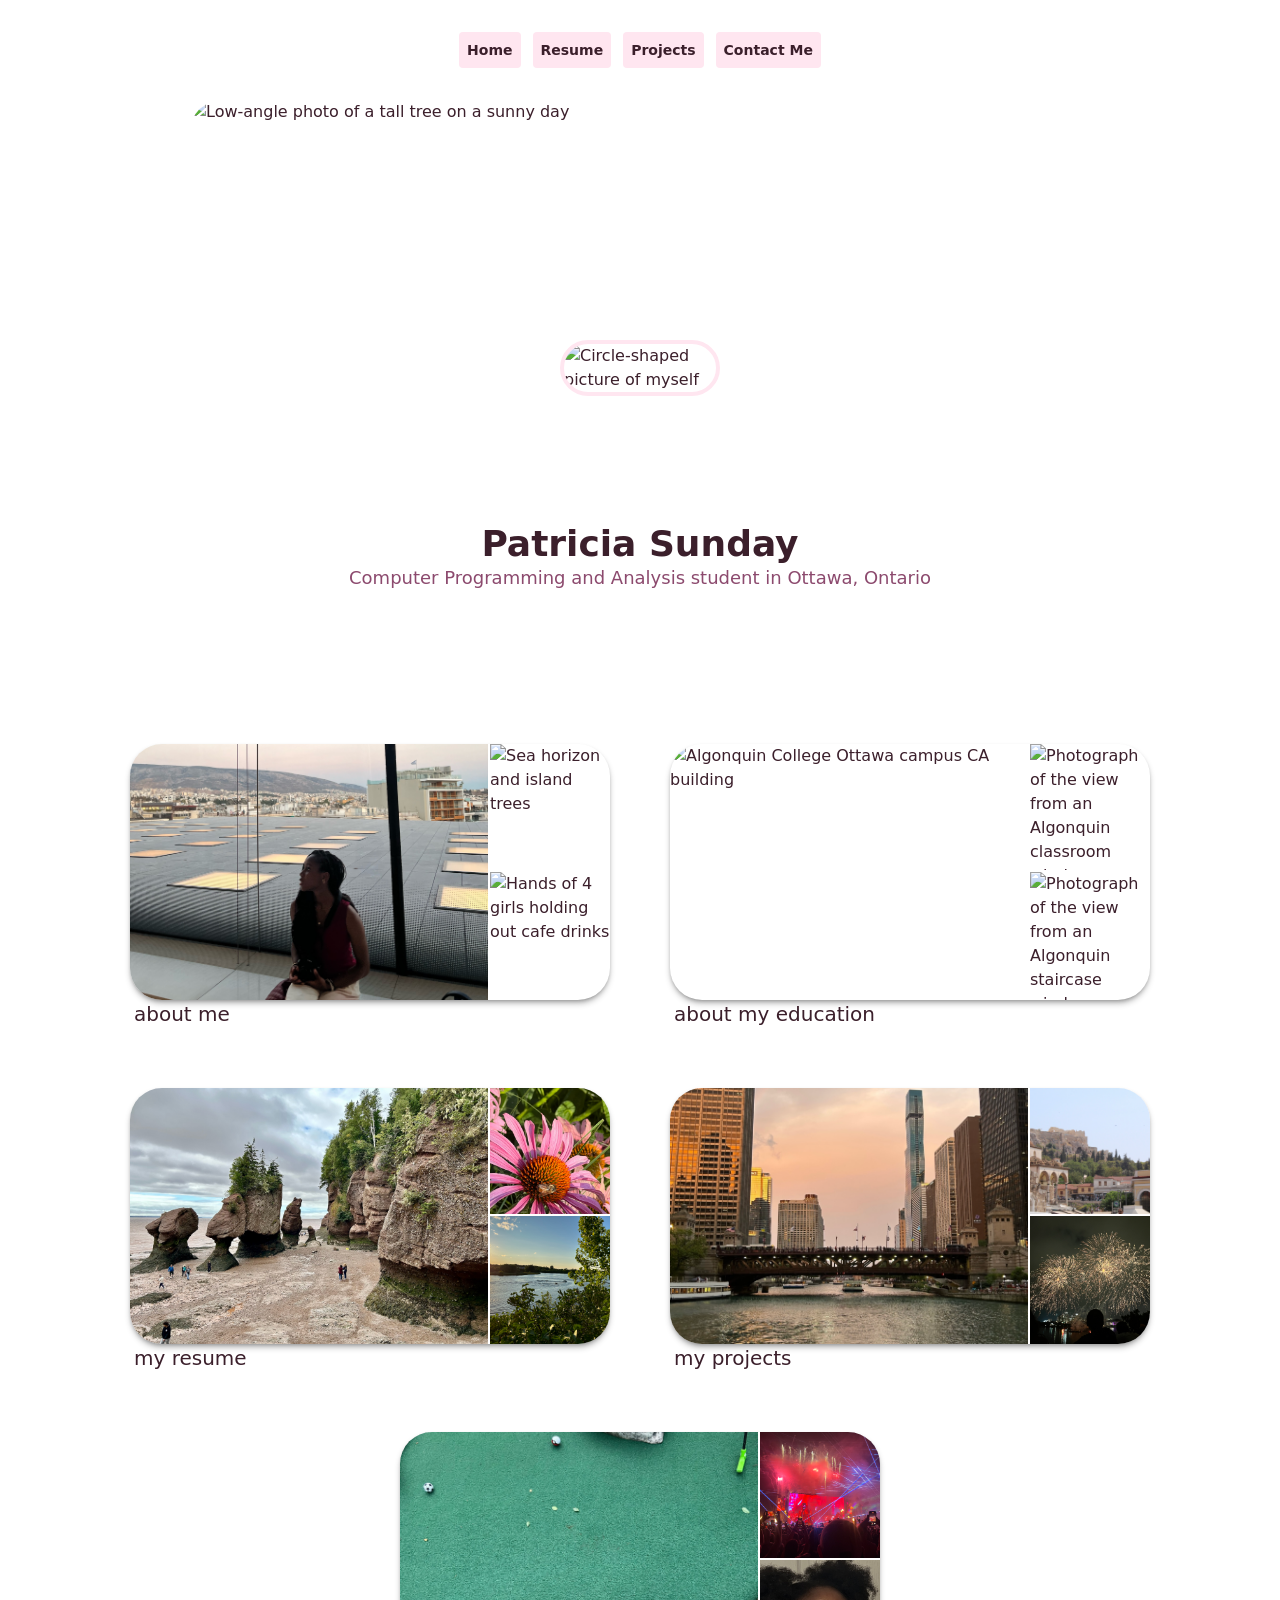
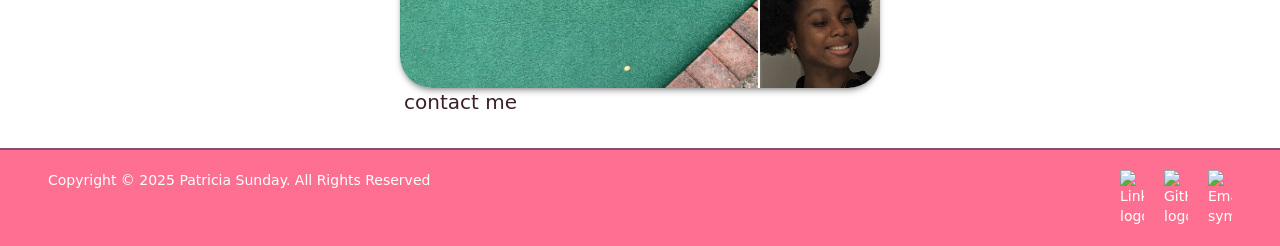
==== index.html @ e62ceb80 "refactor (php): change all php files to html files Site needs to be static to host on GitHub Pages s" ====
<!--
Code written by Patricia Sunday
Purpose: this is the homepage for my portfolio
-->

<!DOCTYPE html>
<!--using h-full to allow child <body> element to span full screen height-->
<html lang="en" class="h-full">
    <head>
        <title>Patricia Sunday Portfolio</title>
        <meta charset="UTF-8">
        <meta name="viewport" content="width=device-width, initial-scale=1.0">
        <meta name="author" content="Patricia Sunday">
        <meta name="description" content="Homepage for portfolio">
        <meta name="keywords" content="homepage, portfolio, programming, patricia sunday">
        <link rel="stylesheet" href="styles/output.css">
        <script src="scripts/components.js" defer></script>
        <script src="scripts/flip-card.js" defer></script>
    </head>
    <!--using h-full and flex-col so <main> can grow to push footer to bottom of page, regardless of <body> content-->
    <body class="h-full flex flex-col bg-[var(--bg-color)] text-[var(--text-color)]">
        <header class="flex flex-col items-center mt-8 gap-8 mb-30 mx-8">
                <div id="nav-placeholder"></div> <!--see components.js for injected html-->
                <!--profile header image group-->
                <div class="relative w-full h-98 flex justify-center">
                    <img src="media/profile-background.jpg" alt="Low-angle photo of a tall tree on a sunny day" class="w-full max-w-225 h-75 object-cover rounded-4xl">
                    <img src="media/headshot.png" alt="Circle-shaped picture of myself" class="absolute w-40 rounded-full border-4 border-[var(--primary-color)] top-60">
                </div>
                <!--header title group-->
                <div class="flex flex-col items-center">
                    <h1 class="font-bold text-4xl">Patricia Sunday</h1>
                    <p class="text-center text-lg text-[var(--subtitle-color)] font-medium">Computer Programming and Analysis student in Ottawa, Ontario</p>
                </div>
        </header>
        <main class="grow m-8">
            <!--info board flip-cards-->
            <section class="flex flex-col md:flex-row justify-center items-center gap-15">
                <!-- personal info section -->
                <section>
                    <!--board card-->
                    <div class="grid grid-cols-4 grid-rows-2 max-w-120 max-h-64 rounded-4xl shadow-md/30 transform hover:-translate-y-1 duration-250 text-sm lg:text-base">
                        <!--text face of card-->
                        <div class="text-card hidden rounded-l-4xl row-span-2 col-span-3 border-r-2 border-[var(--bg-color)] h-full w-full overflow-y-auto">
                            <ul class="list-disc">
                                <li class="list-gap">I'm a programming student and aspiring full-stack developer</li>
                                <li class="list-gap">Currently, I'm studying enterprise app dev, advance database topics in Oracle, and self-learning Golang to expand my experience in web app dev technologies</li>
                                <li class="list-gap">
                                    In my free time, I'm likely to be found...
                                    <ul class="list-[circle] pl-5">
                                        <li class="list-gap">Reading, doing sudoku, sewing, playing sports or some other tactile activity</li>
                                        <li class="list-gap">Enjoying volunteer work</li>
                                        <li class="list-gap">Rewatching my favourite comedies or Marvel movies</li>
                                        <li class="list-gap">Binging shows with family</li>
                                        <li class="list-gap">Having a night out with friends</li>
                                    </ul>
                                </li>
                            </ul>
                        </div>
                        <!--picture face of card-->
                        <img src="media/me.jpg" alt="Picture of myself (Patricia)" class="image-card w-full h-full object-cover row-span-2 col-span-3 rounded-l-4xl border-r-2 border-[var(--bg-color)]">
                        <img src="media/greece.jpeg" alt="Sea horizon and island trees" class="w-full h-full object-cover rounded-tr-4xl border-b-2 border-[var(--bg-color)]">
                        <img src="media/cafe.png" alt="Hands of 4 girls holding out cafe drinks" class="w-full h-full object-cover rounded-br-4xl">
                    </div>
                    <h2 class="text-xl font-medium pl-1">about me</h2>
                </section>  

                <!-- college info section -->
                <section>
                    <!--board card-->
                    <div class="grid grid-cols-4 grid-rows-2 max-w-120 max-h-64 rounded-4xl shadow-md/30 transform hover:-translate-y-1 duration-250 text-sm lg:text-base">
                        <!--interactive text face-->
                        <div class="text-card hidden rounded-l-4xl row-span-2 col-span-3 border-r-2 border-[var(--bg-color)] h-full w-full overflow-y-auto">
                            <ul class="list-disc">
                                <li class="list-gap">Currently, in my 4th term at Algonquin College's School of Advanced Technology</li>
                                <li class="list-gap">Studying for the 3-year Advanced Diploma in
                                    <a href="https://www.algonquincollege.com/sat/program/computer-programming-and-analysis/" class="font-medium">Computer Programming and Analysis</a>
                                </li>
                                <li class="list-gap">My studying began in September 2024</li>
                                <li class="list-gap">Some languages I work in: Java, Python, Dart, Go, SQL, HTML/CSS, PHP, JavaScript</li>
                                <li class="list-gap">Some practiced skills: </li>
                                <li class="list-gap">
                                    For more details about my coursework, visit the
                                    <a href="pages/resume.html" class="font-medium">Resume page</a>
                                </li>
                            </ul>
                        </div>
                        <img src="media/algonquin-ca-building.jpg" alt="Algonquin College Ottawa campus CA building" class="image-card w-full h-full object-cover row-span-2 col-span-3 rounded-l-4xl border-r-2 border-[var(--bg-color)]">
                        <img src="media/algonquin-window.jpg" alt="Photograph of the view from an Algonquin classroom window, featuring parking lot, trees, buildings" class="w-full h-full object-cover rounded-tr-4xl border-b-2 border-[var(--bg-color)]">
                        <img src="media/algonquin-window2.jpg" alt="Photograph of the view from an Algonquin staircase window, featuring parking trees and buildings" class="w-full h-full object-cover rounded-br-4xl">
                    </div>
                    <h2 class="text-xl font-medium pl-1">about my education</h2>
                </section>
            </section> 
            <!-- nav boards section -->
            <section class="flex flex-col items-center gap-15 mt-15">
                <!--resume and projects row-->
                <div class="flex flex-col md:flex-row justify-center items-center gap-15">
                    <!--resume nav board card links to resume page-->
                    <section>
                        <a href="pages/resume.html">
                            <div class="grid grid-cols-4 grid-rows-2 max-w-120 max-h-64 rounded-4xl shadow-md/30 transform hover:-translate-y-1 duration-250 text-sm lg:text-base">
                                <img src="media/hopewell-rocks.JPG" alt="Hopewell Rocks" class="image-card w-full h-full object-cover row-span-2 col-span-3 rounded-l-4xl border-r-2 border-[var(--bg-color)]">
                                <img src="media/flower.JPG" alt="Flower" class="w-full h-full object-cover rounded-tr-4xl border-b-2 border-[var(--bg-color)]">
                                <img src="media/water-spot.jpeg" alt="Water spot" class="w-full h-full object-cover rounded-br-4xl">
                            </div>
                            <h2 class="text-xl font-medium pl-1">my resume</h2>
                        </a>
                    </section>
                    <!--projects nav board card links to projects page-->
                    <section>
                        <a href="pages/projects.html">
                            <div class="grid grid-cols-4 grid-rows-2 max-w-120 max-h-64 rounded-4xl shadow-md/30 transform hover:-translate-y-1 duration-250 text-sm lg:text-base">
                                <img src="media/chicago-bridge.jpg" alt="Chicago bridge" class="image-card w-full h-full object-cover row-span-2 col-span-3 rounded-l-4xl border-r-2 border-[var(--bg-color)]">
                                <img src="media/athens-view.jpg" alt="View of Athens" class="w-full h-full object-cover rounded-tr-4xl border-b-2 border-[var(--bg-color)]">
                                <img src="media/fireworks.jpeg" alt="Fireworks" class="w-full h-full object-cover rounded-br-4xl">
                            </div>
                            <h2 class="text-xl font-medium pl-1">my projects</h2>
                        </a>
                    </section>
                </div>
                <!--contact me nav board card links to contact page (centered below)-->
                <section>
                    <a href="pages/contactme.html">
                        <div class="grid grid-cols-4 grid-rows-2 max-w-120 max-h-64 rounded-4xl shadow-md/30 transform hover:-translate-y-1 duration-250 text-sm lg:text-base">
                            <img src="media/mini-golf.JPG" alt="Mini golf" class="image-card w-full h-full object-cover row-span-2 col-span-3 rounded-l-4xl border-r-2 border-[var(--bg-color)]">
                            <img src="media/concert.jpeg" alt="Concert" class="w-full h-full object-cover rounded-tr-4xl border-b-2 border-[var(--bg-color)]">
                            <img src="media/me2.jpeg" alt="Another picture of myself (Patricia)" class="w-full h-full object-cover rounded-br-4xl">
                        </div>
                        <h2 class="text-xl font-medium pl-1">contact me</h2>
                    </a>
                </section>
            </section>
        </main>
        <div id="footer-placeholder"></div> <!--see components.js for injected html-->
    </body>
</html>
---- styles/output.css ----
/*! tailwindcss v4.1.7 | MIT License | https://tailwindcss.com */
@layer properties;
@layer theme, base, components, utilities;
@layer theme {
  :root, :host {
    --font-sans: ui-sans-serif, system-ui, sans-serif, "Apple Color Emoji",
      "Segoe UI Emoji", "Segoe UI Symbol", "Noto Color Emoji";
    --font-mono: ui-monospace, SFMono-Regular, Menlo, Monaco, Consolas, "Liberation Mono",
      "Courier New", monospace;
    --color-black: #000;
    --color-white: #fff;
    --spacing: 0.25rem;
    --container-2xl: 42rem;
    --container-4xl: 56rem;
    --text-xs: 0.75rem;
    --text-xs--line-height: calc(1 / 0.75);
    --text-sm: 0.875rem;
    --text-sm--line-height: calc(1.25 / 0.875);
    --text-base: 1rem;
    --text-base--line-height: calc(1.5 / 1);
    --text-lg: 1.125rem;
    --text-lg--line-height: calc(1.75 / 1.125);
    --text-xl: 1.25rem;
    --text-xl--line-height: calc(1.75 / 1.25);
    --text-2xl: 1.5rem;
    --text-2xl--line-height: calc(2 / 1.5);
    --text-4xl: 2.25rem;
    --text-4xl--line-height: calc(2.5 / 2.25);
    --font-weight-medium: 500;
    --font-weight-bold: 700;
    --font-weight-extrabold: 800;
    --font-weight-black: 900;
    --radius-sm: 0.25rem;
    --radius-lg: 0.5rem;
    --radius-xl: 0.75rem;
    --radius-2xl: 1rem;
    --radius-4xl: 2rem;
    --default-transition-duration: 150ms;
    --default-transition-timing-function: cubic-bezier(0.4, 0, 0.2, 1);
    --default-font-family: var(--font-sans);
    --default-mono-font-family: var(--font-mono);
  }
}
@layer base {
  *, ::after, ::before, ::backdrop, ::file-selector-button {
    box-sizing: border-box;
    margin: 0;
    padding: 0;
    border: 0 solid;
  }
  html, :host {
    line-height: 1.5;
    -webkit-text-size-adjust: 100%;
    tab-size: 4;
    font-family: var(--default-font-family, ui-sans-serif, system-ui, sans-serif, "Apple Color Emoji", "Segoe UI Emoji", "Segoe UI Symbol", "Noto Color Emoji");
    font-feature-settings: var(--default-font-feature-settings, normal);
    font-variation-settings: var(--default-font-variation-settings, normal);
    -webkit-tap-highlight-color: transparent;
  }
  hr {
    height: 0;
    color: inherit;
    border-top-width: 1px;
  }
  abbr:where([title]) {
    -webkit-text-decoration: underline dotted;
    text-decoration: underline dotted;
  }
  h1, h2, h3, h4, h5, h6 {
    font-size: inherit;
    font-weight: inherit;
  }
  a {
    color: inherit;
    -webkit-text-decoration: inherit;
    text-decoration: inherit;
  }
  b, strong {
    font-weight: bolder;
  }
  code, kbd, samp, pre {
    font-family: var(--default-mono-font-family, ui-monospace, SFMono-Regular, Menlo, Monaco, Consolas, "Liberation Mono", "Courier New", monospace);
    font-feature-settings: var(--default-mono-font-feature-settings, normal);
    font-variation-settings: var(--default-mono-font-variation-settings, normal);
    font-size: 1em;
  }
  small {
    font-size: 80%;
  }
  sub, sup {
    font-size: 75%;
    line-height: 0;
    position: relative;
    vertical-align: baseline;
  }
  sub {
    bottom: -0.25em;
  }
  sup {
    top: -0.5em;
  }
  table {
    text-indent: 0;
    border-color: inherit;
    border-collapse: collapse;
  }
  :-moz-focusring {
    outline: auto;
  }
  progress {
    vertical-align: baseline;
  }
  summary {
    display: list-item;
  }
  ol, ul, menu {
    list-style: none;
  }
  img, svg, video, canvas, audio, iframe, embed, object {
    display: block;
    vertical-align: middle;
  }
  img, video {
    max-width: 100%;
    height: auto;
  }
  button, input, select, optgroup, textarea, ::file-selector-button {
    font: inherit;
    font-feature-settings: inherit;
    font-variation-settings: inherit;
    letter-spacing: inherit;
    color: inherit;
    border-radius: 0;
    background-color: transparent;
    opacity: 1;
  }
  :where(select:is([multiple], [size])) optgroup {
    font-weight: bolder;
  }
  :where(select:is([multiple], [size])) optgroup option {
    padding-inline-start: 20px;
  }
  ::file-selector-button {
    margin-inline-end: 4px;
  }
  ::placeholder {
    opacity: 1;
  }
  @supports (not (-webkit-appearance: -apple-pay-button))  or (contain-intrinsic-size: 1px) {
    ::placeholder {
      color: currentcolor;
      @supports (color: color-mix(in lab, red, red)) {
        color: color-mix(in oklab, currentcolor 50%, transparent);
      }
    }
  }
  textarea {
    resize: vertical;
  }
  ::-webkit-search-decoration {
    -webkit-appearance: none;
  }
  ::-webkit-date-and-time-value {
    min-height: 1lh;
    text-align: inherit;
  }
  ::-webkit-datetime-edit {
    display: inline-flex;
  }
  ::-webkit-datetime-edit-fields-wrapper {
    padding: 0;
  }
  ::-webkit-datetime-edit, ::-webkit-datetime-edit-year-field, ::-webkit-datetime-edit-month-field, ::-webkit-datetime-edit-day-field, ::-webkit-datetime-edit-hour-field, ::-webkit-datetime-edit-minute-field, ::-webkit-datetime-edit-second-field, ::-webkit-datetime-edit-millisecond-field, ::-webkit-datetime-edit-meridiem-field {
    padding-block: 0;
  }
  :-moz-ui-invalid {
    box-shadow: none;
  }
  button, input:where([type="button"], [type="reset"], [type="submit"]), ::file-selector-button {
    appearance: button;
  }
  ::-webkit-inner-spin-button, ::-webkit-outer-spin-button {
    height: auto;
  }
  [hidden]:where(:not([hidden="until-found"])) {
    display: none !important;
  }
}
@layer utilities {
  .absolute {
    position: absolute;
  }
  .relative {
    position: relative;
  }
  .inset-0 {
    inset: calc(var(--spacing) * 0);
  }
  .top-6 {
    top: calc(var(--spacing) * 6);
  }
  .top-60 {
    top: calc(var(--spacing) * 60);
  }
  .left-1 {
    left: calc(var(--spacing) * 1);
  }
  .left-1\/2 {
    left: calc(1/2 * 100%);
  }
  .z-10 {
    z-index: 10;
  }
  .col-span-3 {
    grid-column: span 3 / span 3;
  }
  .row-span-2 {
    grid-row: span 2 / span 2;
  }
  .m-8 {
    margin: calc(var(--spacing) * 8);
  }
  .mx-8 {
    margin-inline: calc(var(--spacing) * 8);
  }
  .mt-8 {
    margin-top: calc(var(--spacing) * 8);
  }
  .mt-15 {
    margin-top: calc(var(--spacing) * 15);
  }
  .mb-1 {
    margin-bottom: calc(var(--spacing) * 1);
  }
  .mb-6 {
    margin-bottom: calc(var(--spacing) * 6);
  }
  .mb-30 {
    margin-bottom: calc(var(--spacing) * 30);
  }
  .block {
    display: block;
  }
  .contents {
    display: contents;
  }
  .flex {
    display: flex;
  }
  .grid {
    display: grid;
  }
  .hidden {
    display: none;
  }
  .table {
    display: table;
  }
  .h-10 {
    height: calc(var(--spacing) * 10);
  }
  .h-56 {
    height: calc(var(--spacing) * 56);
  }
  .h-72 {
    height: calc(var(--spacing) * 72);
  }
  .h-75 {
    height: calc(var(--spacing) * 75);
  }
  .h-90 {
    height: calc(var(--spacing) * 90);
  }
  .h-98 {
    height: calc(var(--spacing) * 98);
  }
  .h-full {
    height: 100%;
  }
  .max-h-64 {
    max-height: calc(var(--spacing) * 64);
  }
  .max-h-80 {
    max-height: calc(var(--spacing) * 80);
  }
  .min-h-full {
    min-height: 100%;
  }
  .w-15 {
    width: calc(var(--spacing) * 15);
  }
  .w-40 {
    width: calc(var(--spacing) * 40);
  }
  .w-100 {
    width: calc(var(--spacing) * 100);
  }
  .w-full {
    width: 100%;
  }
  .max-w-2xl {
    max-width: var(--container-2xl);
  }
  .max-w-4xl {
    max-width: var(--container-4xl);
  }
  .max-w-120 {
    max-width: calc(var(--spacing) * 120);
  }
  .max-w-150 {
    max-width: calc(var(--spacing) * 150);
  }
  .max-w-225 {
    max-width: calc(var(--spacing) * 225);
  }
  .flex-grow {
    flex-grow: 1;
  }
  .grow {
    flex-grow: 1;
  }
  .border-collapse {
    border-collapse: collapse;
  }
  .-translate-x-1 {
    --tw-translate-x: calc(var(--spacing) * -1);
    translate: var(--tw-translate-x) var(--tw-translate-y);
  }
  .-translate-x-1\/2 {
    --tw-translate-x: calc(calc(1/2 * 100%) * -1);
    translate: var(--tw-translate-x) var(--tw-translate-y);
  }
  .transform {
    transform: var(--tw-rotate-x,) var(--tw-rotate-y,) var(--tw-rotate-z,) var(--tw-skew-x,) var(--tw-skew-y,);
  }
  .cursor-pointer {
    cursor: pointer;
  }
  .resize {
    resize: both;
  }
  .resize-none {
    resize: none;
  }
  .list-inside {
    list-style-position: inside;
  }
  .list-\[circle\] {
    list-style-type: circle;
  }
  .list-disc {
    list-style-type: disc;
  }
  .list-none {
    list-style-type: none;
  }
  .grid-cols-4 {
    grid-template-columns: repeat(4, minmax(0, 1fr));
  }
  .grid-rows-2 {
    grid-template-rows: repeat(2, minmax(0, 1fr));
  }
  .flex-col {
    flex-direction: column;
  }
  .flex-row {
    flex-direction: row;
  }
  .items-center {
    align-items: center;
  }
  .justify-between {
    justify-content: space-between;
  }
  .justify-center {
    justify-content: center;
  }
  .gap-2 {
    gap: calc(var(--spacing) * 2);
  }
  .gap-3 {
    gap: calc(var(--spacing) * 3);
  }
  .gap-4 {
    gap: calc(var(--spacing) * 4);
  }
  .gap-5 {
    gap: calc(var(--spacing) * 5);
  }
  .gap-6 {
    gap: calc(var(--spacing) * 6);
  }
  .gap-8 {
    gap: calc(var(--spacing) * 8);
  }
  .gap-15 {
    gap: calc(var(--spacing) * 15);
  }
  .space-y-3 {
    :where(& > :not(:last-child)) {
      --tw-space-y-reverse: 0;
      margin-block-start: calc(calc(var(--spacing) * 3) * var(--tw-space-y-reverse));
      margin-block-end: calc(calc(var(--spacing) * 3) * calc(1 - var(--tw-space-y-reverse)));
    }
  }
  .self-center {
    align-self: center;
  }
  .self-start {
    align-self: flex-start;
  }
  .overflow-y-auto {
    overflow-y: auto;
  }
  .rounded-2xl {
    border-radius: var(--radius-2xl);
  }
  .rounded-4xl {
    border-radius: var(--radius-4xl);
  }
  .rounded-full {
    border-radius: calc(infinity * 1px);
  }
  .rounded-lg {
    border-radius: var(--radius-lg);
  }
  .rounded-xl {
    border-radius: var(--radius-xl);
  }
  .rounded-t-2xl {
    border-top-left-radius: var(--radius-2xl);
    border-top-right-radius: var(--radius-2xl);
  }
  .rounded-l-4xl {
    border-top-left-radius: var(--radius-4xl);
    border-bottom-left-radius: var(--radius-4xl);
  }
  .rounded-tr-4xl {
    border-top-right-radius: var(--radius-4xl);
  }
  .rounded-br-4xl {
    border-bottom-right-radius: var(--radius-4xl);
  }
  .border {
    border-style: var(--tw-border-style);
    border-width: 1px;
  }
  .border-4 {
    border-style: var(--tw-border-style);
    border-width: 4px;
  }
  .border-t-2 {
    border-top-style: var(--tw-border-style);
    border-top-width: 2px;
  }
  .border-r-2 {
    border-right-style: var(--tw-border-style);
    border-right-width: 2px;
  }
  .border-b {
    border-bottom-style: var(--tw-border-style);
    border-bottom-width: 1px;
  }
  .border-b-2 {
    border-bottom-style: var(--tw-border-style);
    border-bottom-width: 2px;
  }
  .border-\[var\(--bg-color\)\] {
    border-color: var(--bg-color);
  }
  .border-\[var\(--primary-color\)\] {
    border-color: var(--primary-color);
  }
  .border-\[var\(--subtitle-color\)\] {
    border-color: var(--subtitle-color);
  }
  .border-\[var\(--text-color\)\] {
    border-color: var(--text-color);
  }
  .border-\[var\(--text-color\)\]\/10 {
    border-color: var(--text-color);
    @supports (color: color-mix(in lab, red, red)) {
      border-color: color-mix(in oklab, var(--text-color) 10%, transparent);
    }
  }
  .border-\[var\(--text-color\)\]\/15 {
    border-color: var(--text-color);
    @supports (color: color-mix(in lab, red, red)) {
      border-color: color-mix(in oklab, var(--text-color) 15%, transparent);
    }
  }
  .border-\[var\(--text-color\)\]\/30 {
    border-color: var(--text-color);
    @supports (color: color-mix(in lab, red, red)) {
      border-color: color-mix(in oklab, var(--text-color) 30%, transparent);
    }
  }
  .bg-\[var\(--bg-color\)\] {
    background-color: var(--bg-color);
  }
  .bg-\[var\(--primary-color\)\] {
    background-color: var(--primary-color);
  }
  .bg-\[var\(--primary-contrast\)\] {
    background-color: var(--primary-contrast);
  }
  .bg-black {
    background-color: var(--color-black);
  }
  .bg-black\/40 {
    background-color: color-mix(in srgb, #000 40%, transparent);
    @supports (color: color-mix(in lab, red, red)) {
      background-color: color-mix(in oklab, var(--color-black) 40%, transparent);
    }
  }
  .bg-transparent {
    background-color: transparent;
  }
  .object-cover {
    object-fit: cover;
  }
  .p-6 {
    padding: calc(var(--spacing) * 6);
  }
  .p-8 {
    padding: calc(var(--spacing) * 8);
  }
  .p-10 {
    padding: calc(var(--spacing) * 10);
  }
  .px-3 {
    padding-inline: calc(var(--spacing) * 3);
  }
  .px-8 {
    padding-inline: calc(var(--spacing) * 8);
  }
  .px-10 {
    padding-inline: calc(var(--spacing) * 10);
  }
  .px-12 {
    padding-inline: calc(var(--spacing) * 12);
  }
  .py-2 {
    padding-block: calc(var(--spacing) * 2);
  }
  .py-3 {
    padding-block: calc(var(--spacing) * 3);
  }
  .py-5 {
    padding-block: calc(var(--spacing) * 5);
  }
  .py-12 {
    padding-block: calc(var(--spacing) * 12);
  }
  .pt-6 {
    padding-top: calc(var(--spacing) * 6);
  }
  .pl-1 {
    padding-left: calc(var(--spacing) * 1);
  }
  .pl-5 {
    padding-left: calc(var(--spacing) * 5);
  }
  .text-center {
    text-align: center;
  }
  .text-2xl {
    font-size: var(--text-2xl);
    line-height: var(--tw-leading, var(--text-2xl--line-height));
  }
  .text-4xl {
    font-size: var(--text-4xl);
    line-height: var(--tw-leading, var(--text-4xl--line-height));
  }
  .text-lg {
    font-size: var(--text-lg);
    line-height: var(--tw-leading, var(--text-lg--line-height));
  }
  .text-lg\/10 {
    font-size: var(--text-lg);
    line-height: calc(var(--spacing) * 10);
  }
  .text-lg\/20 {
    font-size: var(--text-lg);
    line-height: calc(var(--spacing) * 20);
  }
  .text-sm {
    font-size: var(--text-sm);
    line-height: var(--tw-leading, var(--text-sm--line-height));
  }
  .text-xl {
    font-size: var(--text-xl);
    line-height: var(--tw-leading, var(--text-xl--line-height));
  }
  .text-xs {
    font-size: var(--text-xs);
    line-height: var(--tw-leading, var(--text-xs--line-height));
  }
  .font-black {
    --tw-font-weight: var(--font-weight-black);
    font-weight: var(--font-weight-black);
  }
  .font-bold {
    --tw-font-weight: var(--font-weight-bold);
    font-weight: var(--font-weight-bold);
  }
  .font-extrabold {
    --tw-font-weight: var(--font-weight-extrabold);
    font-weight: var(--font-weight-extrabold);
  }
  .font-medium {
    --tw-font-weight: var(--font-weight-medium);
    font-weight: var(--font-weight-medium);
  }
  .text-\[var\(--bg-color\)\] {
    color: var(--bg-color);
  }
  .text-\[var\(--primary-contrast\)\] {
    color: var(--primary-contrast);
  }
  .text-\[var\(--subtitle-color\)\] {
    color: var(--subtitle-color);
  }
  .text-\[var\(--text-color\)\] {
    color: var(--text-color);
  }
  .text-white {
    color: var(--color-white);
  }
  .underline {
    text-decoration-line: underline;
  }
  .opacity-20 {
    opacity: 20%;
  }
  .opacity-60 {
    opacity: 60%;
  }
  .opacity-85 {
    opacity: 85%;
  }
  .shadow-md\/30 {
    --tw-shadow-alpha: 30%;
    --tw-shadow: 0 4px 6px -1px var(--tw-shadow-color, oklab(from rgb(0 0 0 / 0.1) l a b / 30%)), 0 2px 4px -2px var(--tw-shadow-color, oklab(from rgb(0 0 0 / 0.1) l a b / 30%));
    box-shadow: var(--tw-inset-shadow), var(--tw-inset-ring-shadow), var(--tw-ring-offset-shadow), var(--tw-ring-shadow), var(--tw-shadow);
  }
  .shadow-md {
    --tw-shadow: 0 4px 6px -1px var(--tw-shadow-color, rgb(0 0 0 / 0.1)), 0 2px 4px -2px var(--tw-shadow-color, rgb(0 0 0 / 0.1));
    box-shadow: var(--tw-inset-shadow), var(--tw-inset-ring-shadow), var(--tw-ring-offset-shadow), var(--tw-ring-shadow), var(--tw-shadow);
  }
  .outline {
    outline-style: var(--tw-outline-style);
    outline-width: 1px;
  }
  .filter {
    filter: var(--tw-blur,) var(--tw-brightness,) var(--tw-contrast,) var(--tw-grayscale,) var(--tw-hue-rotate,) var(--tw-invert,) var(--tw-saturate,) var(--tw-sepia,) var(--tw-drop-shadow,);
  }
  .transition-all {
    transition-property: all;
    transition-timing-function: var(--tw-ease, var(--default-transition-timing-function));
    transition-duration: var(--tw-duration, var(--default-transition-duration));
  }
  .transition-colors {
    transition-property: color, background-color, border-color, outline-color, text-decoration-color, fill, stroke, --tw-gradient-from, --tw-gradient-via, --tw-gradient-to;
    transition-timing-function: var(--tw-ease, var(--default-transition-timing-function));
    transition-duration: var(--tw-duration, var(--default-transition-duration));
  }
  .duration-250 {
    --tw-duration: 250ms;
    transition-duration: 250ms;
  }
  .outline-none {
    --tw-outline-style: none;
    outline-style: none;
  }
  .hover\:-translate-y-1 {
    &:hover {
      @media (hover: hover) {
        --tw-translate-y: calc(var(--spacing) * -1);
        translate: var(--tw-translate-x) var(--tw-translate-y);
      }
    }
  }
  .hover\:scale-105 {
    &:hover {
      @media (hover: hover) {
        --tw-scale-x: 105%;
        --tw-scale-y: 105%;
        --tw-scale-z: 105%;
        scale: var(--tw-scale-x) var(--tw-scale-y);
      }
    }
  }
  .hover\:underline {
    &:hover {
      @media (hover: hover) {
        text-decoration-line: underline;
      }
    }
  }
  .hover\:opacity-80 {
    &:hover {
      @media (hover: hover) {
        opacity: 80%;
      }
    }
  }
  .hover\:brightness-125 {
    &:hover {
      @media (hover: hover) {
        --tw-brightness: brightness(125%);
        filter: var(--tw-blur,) var(--tw-brightness,) var(--tw-contrast,) var(--tw-grayscale,) var(--tw-hue-rotate,) var(--tw-invert,) var(--tw-saturate,) var(--tw-sepia,) var(--tw-drop-shadow,);
      }
    }
  }
  .focus\:border-\[var\(--primary-contrast\)\] {
    &:focus {
      border-color: var(--primary-contrast);
    }
  }
  .active\:scale-90 {
    &:active {
      --tw-scale-x: 90%;
      --tw-scale-y: 90%;
      --tw-scale-z: 90%;
      scale: var(--tw-scale-x) var(--tw-scale-y);
    }
  }
  .active\:scale-95 {
    &:active {
      --tw-scale-x: 95%;
      --tw-scale-y: 95%;
      --tw-scale-z: 95%;
      scale: var(--tw-scale-x) var(--tw-scale-y);
    }
  }
  .md\:flex-row {
    @media (width >= 48rem) {
      flex-direction: row;
    }
  }
  .md\:self-center {
    @media (width >= 48rem) {
      align-self: center;
    }
  }
  .md\:p-16 {
    @media (width >= 48rem) {
      padding: calc(var(--spacing) * 16);
    }
  }
  .md\:px-12 {
    @media (width >= 48rem) {
      padding-inline: calc(var(--spacing) * 12);
    }
  }
  .md\:px-24 {
    @media (width >= 48rem) {
      padding-inline: calc(var(--spacing) * 24);
    }
  }
  .lg\:text-base {
    @media (width >= 64rem) {
      font-size: var(--text-base);
      line-height: var(--tw-leading, var(--text-base--line-height));
    }
  }
}
.footer-image {
  width: 1.5rem;
}
.nav-activity {
  background-color: var(--primary-color);
  padding: calc(var(--spacing) * 2);
  border-radius: var(--radius-sm);
  &:hover {
    @media (hover: hover) {
      background-color: var(--primary-contrast);
    }
  }
  &:hover {
    @media (hover: hover) {
      color: var(--bg-color);
    }
  }
  &:hover {
    @media (hover: hover) {
      text-shadow: 0px 1px 2px var(--tw-text-shadow-color, rgb(0 0 0 / 0.1)), 0px 3px 2px var(--tw-text-shadow-color, rgb(0 0 0 / 0.1)), 0px 4px 8px var(--tw-text-shadow-color, rgb(0 0 0 / 0.1));
    }
  }
}
.input-flex {
  display: flex;
  flex-direction: column;
}
.input-border {
  border-style: var(--tw-border-style);
  border-width: 1px;
  border-color: var(--primary-color);
  border-radius: var(--radius-xl);
  padding: calc(var(--spacing) * 2);
}
.text-card {
  padding: calc(var(--spacing) * 7);
}
.list-gap {
  margin: calc(var(--spacing) * 2.5);
}
:root {
  --bg-color: white;
  --text-color: #3B1F2B;
  --subtitle-color: #8C4A6E;
  --primary-color: #FFE6F0;
  --primary-contrast: #FF6F91;
  --accent-color: #FFD166;
}
@property --tw-translate-x {
  syntax: "*";
  inherits: false;
  initial-value: 0;
}
@property --tw-translate-y {
  syntax: "*";
  inherits: false;
  initial-value: 0;
}
@property --tw-translate-z {
  syntax: "*";
  inherits: false;
  initial-value: 0;
}
@property --tw-rotate-x {
  syntax: "*";
  inherits: false;
}
@property --tw-rotate-y {
  syntax: "*";
  inherits: false;
}
@property --tw-rotate-z {
  syntax: "*";
  inherits: false;
}
@property --tw-skew-x {
  syntax: "*";
  inherits: false;
}
@property --tw-skew-y {
  syntax: "*";
  inherits: false;
}
@property --tw-space-y-reverse {
  syntax: "*";
  inherits: false;
  initial-value: 0;
}
@property --tw-border-style {
  syntax: "*";
  inherits: false;
  initial-value: solid;
}
@property --tw-font-weight {
  syntax: "*";
  inherits: false;
}
@property --tw-shadow {
  syntax: "*";
  inherits: false;
  initial-value: 0 0 #0000;
}
@property --tw-shadow-color {
  syntax: "*";
  inherits: false;
}
@property --tw-shadow-alpha {
  syntax: "<percentage>";
  inherits: false;
  initial-value: 100%;
}
@property --tw-inset-shadow {
  syntax: "*";
  inherits: false;
  initial-value: 0 0 #0000;
}
@property --tw-inset-shadow-color {
  syntax: "*";
  inherits: false;
}
@property --tw-inset-shadow-alpha {
  syntax: "<percentage>";
  inherits: false;
  initial-value: 100%;
}
@property --tw-ring-color {
  syntax: "*";
  inherits: false;
}
@property --tw-ring-shadow {
  syntax: "*";
  inherits: false;
  initial-value: 0 0 #0000;
}
@property --tw-inset-ring-color {
  syntax: "*";
  inherits: false;
}
@property --tw-inset-ring-shadow {
  syntax: "*";
  inherits: false;
  initial-value: 0 0 #0000;
}
@property --tw-ring-inset {
  syntax: "*";
  inherits: false;
}
@property --tw-ring-offset-width {
  syntax: "<length>";
  inherits: false;
  initial-value: 0px;
}
@property --tw-ring-offset-color {
  syntax: "*";
  inherits: false;
  initial-value: #fff;
}
@property --tw-ring-offset-shadow {
  syntax: "*";
  inherits: false;
  initial-value: 0 0 #0000;
}
@property --tw-outline-style {
  syntax: "*";
  inherits: false;
  initial-value: solid;
}
@property --tw-blur {
  syntax: "*";
  inherits: false;
}
@property --tw-brightness {
  syntax: "*";
  inherits: false;
}
@property --tw-contrast {
  syntax: "*";
  inherits: false;
}
@property --tw-grayscale {
  syntax: "*";
  inherits: false;
}
@property --tw-hue-rotate {
  syntax: "*";
  inherits: false;
}
@property --tw-invert {
  syntax: "*";
  inherits: false;
}
@property --tw-opacity {
  syntax: "*";
  inherits: false;
}
@property --tw-saturate {
  syntax: "*";
  inherits: false;
}
@property --tw-sepia {
  syntax: "*";
  inherits: false;
}
@property --tw-drop-shadow {
  syntax: "*";
  inherits: false;
}
@property --tw-drop-shadow-color {
  syntax: "*";
  inherits: false;
}
@property --tw-drop-shadow-alpha {
  syntax: "<percentage>";
  inherits: false;
  initial-value: 100%;
}
@property --tw-drop-shadow-size {
  syntax: "*";
  inherits: false;
}
@property --tw-duration {
  syntax: "*";
  inherits: false;
}
@property --tw-scale-x {
  syntax: "*";
  inherits: false;
  initial-value: 1;
}
@property --tw-scale-y {
  syntax: "*";
  inherits: false;
  initial-value: 1;
}
@property --tw-scale-z {
  syntax: "*";
  inherits: false;
  initial-value: 1;
}
@property --tw-text-shadow-color {
  syntax: "*";
  inherits: false;
}
@property --tw-text-shadow-alpha {
  syntax: "<percentage>";
  inherits: false;
  initial-value: 100%;
}
@layer properties {
  @supports ((-webkit-hyphens: none) and (not (margin-trim: inline))) or ((-moz-orient: inline) and (not (color:rgb(from red r g b)))) {
    *, ::before, ::after, ::backdrop {
      --tw-translate-x: 0;
      --tw-translate-y: 0;
      --tw-translate-z: 0;
      --tw-rotate-x: initial;
      --tw-rotate-y: initial;
      --tw-rotate-z: initial;
      --tw-skew-x: initial;
      --tw-skew-y: initial;
      --tw-space-y-reverse: 0;
      --tw-border-style: solid;
      --tw-font-weight: initial;
      --tw-shadow: 0 0 #0000;
      --tw-shadow-color: initial;
      --tw-shadow-alpha: 100%;
      --tw-inset-shadow: 0 0 #0000;
      --tw-inset-shadow-color: initial;
      --tw-inset-shadow-alpha: 100%;
      --tw-ring-color: initial;
      --tw-ring-shadow: 0 0 #0000;
      --tw-inset-ring-color: initial;
      --tw-inset-ring-shadow: 0 0 #0000;
      --tw-ring-inset: initial;
      --tw-ring-offset-width: 0px;
      --tw-ring-offset-color: #fff;
      --tw-ring-offset-shadow: 0 0 #0000;
      --tw-outline-style: solid;
      --tw-blur: initial;
      --tw-brightness: initial;
      --tw-contrast: initial;
      --tw-grayscale: initial;
      --tw-hue-rotate: initial;
      --tw-invert: initial;
      --tw-opacity: initial;
      --tw-saturate: initial;
      --tw-sepia: initial;
      --tw-drop-shadow: initial;
      --tw-drop-shadow-color: initial;
      --tw-drop-shadow-alpha: 100%;
      --tw-drop-shadow-size: initial;
      --tw-duration: initial;
      --tw-scale-x: 1;
      --tw-scale-y: 1;
      --tw-scale-z: 1;
      --tw-text-shadow-color: initial;
      --tw-text-shadow-alpha: 100%;
    }
  }
}
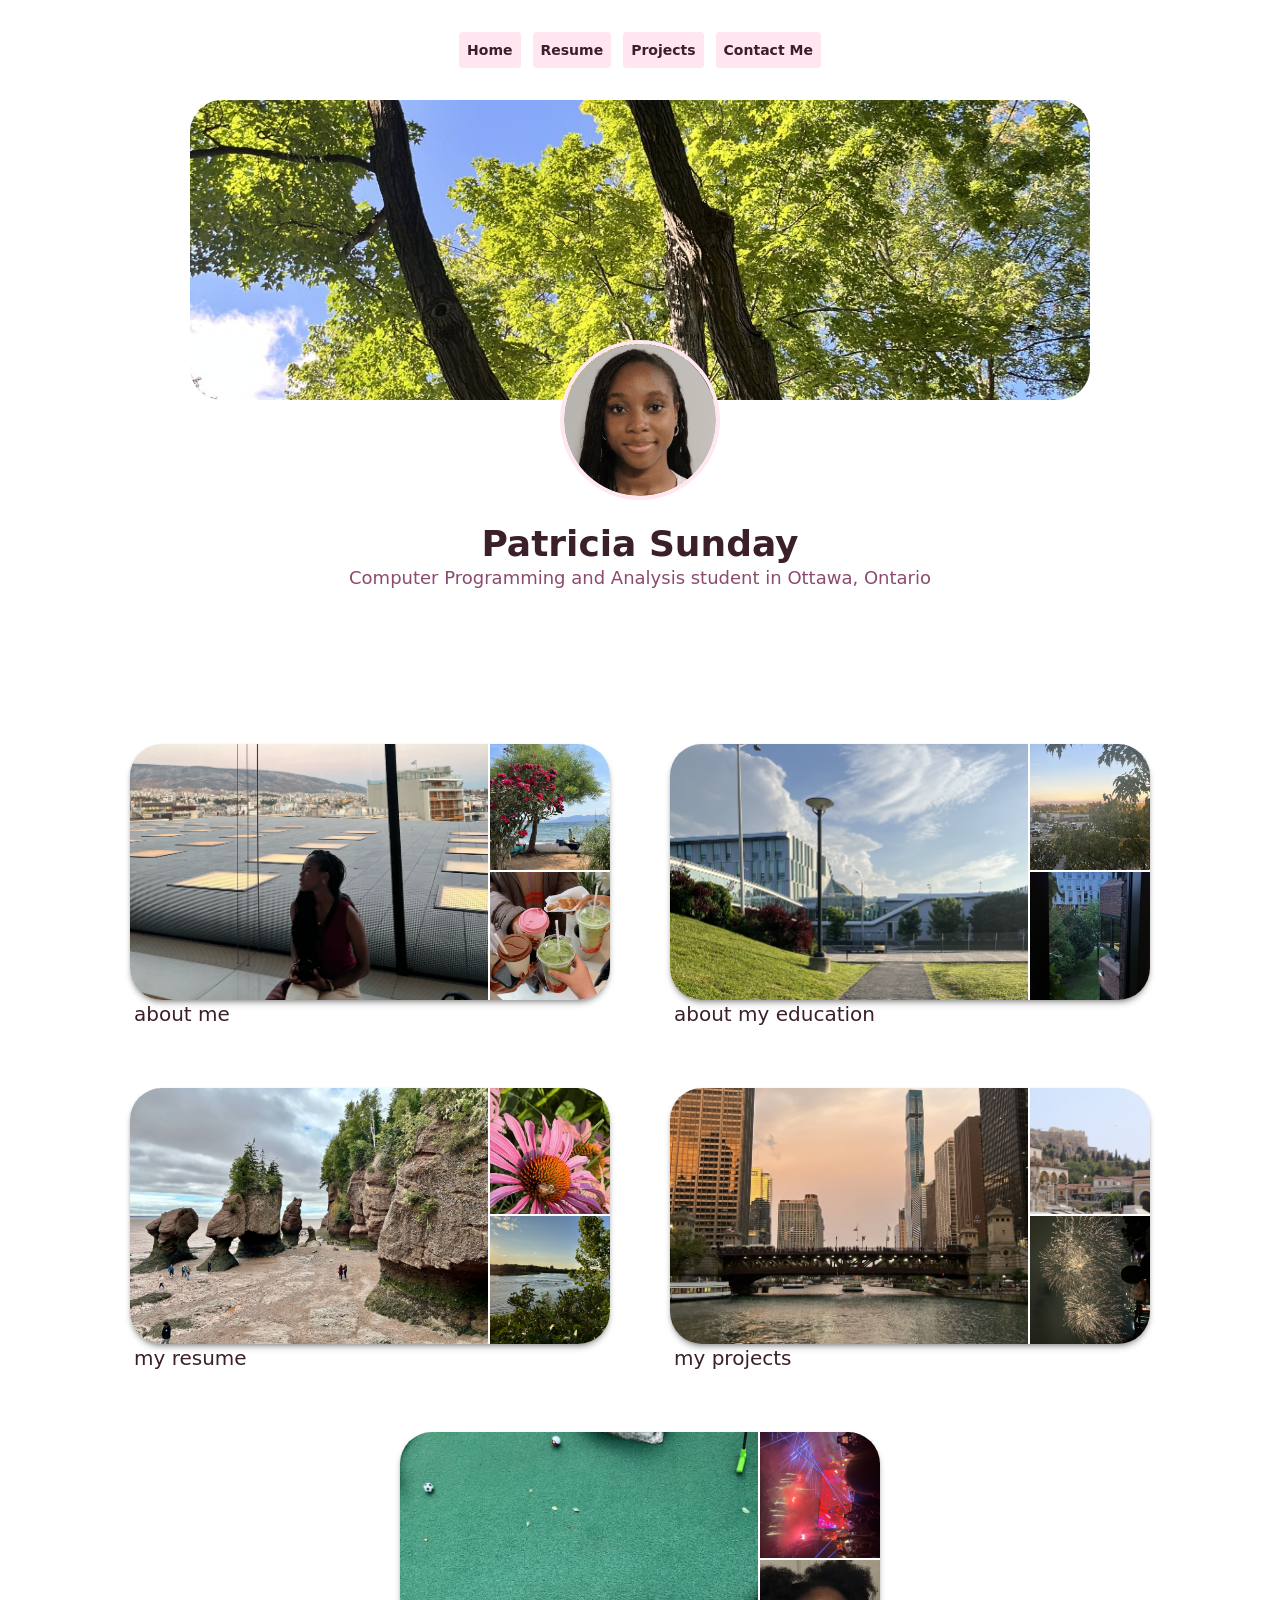
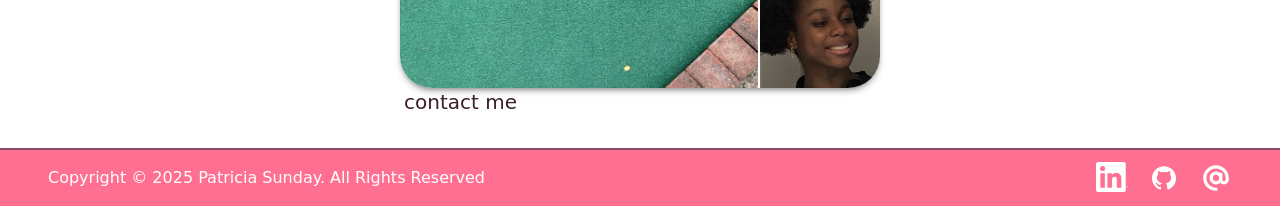
==== commit 0e2cef7c: "fix (nav boards): remove flip functionality from nav boards Forgot to remove image-card class--which" ====
--- a/index.html
+++ b/index.html
@@ -99,7 +99,7 @@
                     <section>
                         <a href="pages/resume.html">
                             <div class="grid grid-cols-4 grid-rows-2 max-w-120 max-h-64 rounded-4xl shadow-md/30 transform hover:-translate-y-1 duration-250 text-sm lg:text-base">
-                                <img src="media/hopewell-rocks.JPG" alt="Hopewell Rocks" class="image-card w-full h-full object-cover row-span-2 col-span-3 rounded-l-4xl border-r-2 border-[var(--bg-color)]">
+                                <img src="media/hopewell-rocks.JPG" alt="Hopewell Rocks" class="w-full h-full object-cover row-span-2 col-span-3 rounded-l-4xl border-r-2 border-[var(--bg-color)]">
                                 <img src="media/flower.JPG" alt="Flower" class="w-full h-full object-cover rounded-tr-4xl border-b-2 border-[var(--bg-color)]">
                                 <img src="media/water-spot.jpeg" alt="Water spot" class="w-full h-full object-cover rounded-br-4xl">
                             </div>
@@ -110,7 +110,7 @@
                     <section>
                         <a href="pages/projects.html">
                             <div class="grid grid-cols-4 grid-rows-2 max-w-120 max-h-64 rounded-4xl shadow-md/30 transform hover:-translate-y-1 duration-250 text-sm lg:text-base">
-                                <img src="media/chicago-bridge.jpg" alt="Chicago bridge" class="image-card w-full h-full object-cover row-span-2 col-span-3 rounded-l-4xl border-r-2 border-[var(--bg-color)]">
+                                <img src="media/chicago-bridge.jpg" alt="Chicago bridge" class="w-full h-full object-cover row-span-2 col-span-3 rounded-l-4xl border-r-2 border-[var(--bg-color)]">
                                 <img src="media/athens-view.jpg" alt="View of Athens" class="w-full h-full object-cover rounded-tr-4xl border-b-2 border-[var(--bg-color)]">
                                 <img src="media/fireworks.jpeg" alt="Fireworks" class="w-full h-full object-cover rounded-br-4xl">
                             </div>
@@ -122,7 +122,7 @@
                 <section>
                     <a href="pages/contactme.html">
                         <div class="grid grid-cols-4 grid-rows-2 max-w-120 max-h-64 rounded-4xl shadow-md/30 transform hover:-translate-y-1 duration-250 text-sm lg:text-base">
-                            <img src="media/mini-golf.JPG" alt="Mini golf" class="image-card w-full h-full object-cover row-span-2 col-span-3 rounded-l-4xl border-r-2 border-[var(--bg-color)]">
+                            <img src="media/mini-golf.JPG" alt="Mini golf" class="w-full h-full object-cover row-span-2 col-span-3 rounded-l-4xl border-r-2 border-[var(--bg-color)]">
                             <img src="media/concert.jpeg" alt="Concert" class="w-full h-full object-cover rounded-tr-4xl border-b-2 border-[var(--bg-color)]">
                             <img src="media/me2.jpeg" alt="Another picture of myself (Patricia)" class="w-full h-full object-cover rounded-br-4xl">
                         </div>
--- a/styles/output.css
+++ b/styles/output.css
@@ -202,9 +202,6 @@
   .top-60 {
     top: calc(var(--spacing) * 60);
   }
-  .left-1 {
-    left: calc(var(--spacing) * 1);
-  }
   .left-1\/2 {
     left: calc(1/2 * 100%);
   }
@@ -253,9 +250,6 @@
   .hidden {
     display: none;
   }
-  .table {
-    display: table;
-  }
   .h-10 {
     height: calc(var(--spacing) * 10);
   }
@@ -280,9 +274,6 @@
   .max-h-64 {
     max-height: calc(var(--spacing) * 64);
   }
-  .max-h-80 {
-    max-height: calc(var(--spacing) * 80);
-  }
   .min-h-full {
     min-height: 100%;
   }
@@ -307,24 +298,11 @@
   .max-w-120 {
     max-width: calc(var(--spacing) * 120);
   }
-  .max-w-150 {
-    max-width: calc(var(--spacing) * 150);
-  }
   .max-w-225 {
     max-width: calc(var(--spacing) * 225);
   }
-  .flex-grow {
-    flex-grow: 1;
-  }
   .grow {
     flex-grow: 1;
-  }
-  .border-collapse {
-    border-collapse: collapse;
-  }
-  .-translate-x-1 {
-    --tw-translate-x: calc(var(--spacing) * -1);
-    translate: var(--tw-translate-x) var(--tw-translate-y);
   }
   .-translate-x-1\/2 {
     --tw-translate-x: calc(calc(1/2 * 100%) * -1);
@@ -504,9 +482,6 @@
   .bg-\[var\(--primary-contrast\)\] {
     background-color: var(--primary-contrast);
   }
-  .bg-black {
-    background-color: var(--color-black);
-  }
   .bg-black\/40 {
     background-color: color-mix(in srgb, #000 40%, transparent);
     @supports (color: color-mix(in lab, red, red)) {
@@ -546,9 +521,6 @@
   .py-3 {
     padding-block: calc(var(--spacing) * 3);
   }
-  .py-5 {
-    padding-block: calc(var(--spacing) * 5);
-  }
   .py-12 {
     padding-block: calc(var(--spacing) * 12);
   }
@@ -572,18 +544,14 @@
     font-size: var(--text-4xl);
     line-height: var(--tw-leading, var(--text-4xl--line-height));
   }
+  .text-base {
+    font-size: var(--text-base);
+    line-height: var(--tw-leading, var(--text-base--line-height));
+  }
   .text-lg {
     font-size: var(--text-lg);
     line-height: var(--tw-leading, var(--text-lg--line-height));
   }
-  .text-lg\/10 {
-    font-size: var(--text-lg);
-    line-height: calc(var(--spacing) * 10);
-  }
-  .text-lg\/20 {
-    font-size: var(--text-lg);
-    line-height: calc(var(--spacing) * 20);
-  }
   .text-sm {
     font-size: var(--text-sm);
     line-height: var(--tw-leading, var(--text-sm--line-height));
@@ -626,9 +594,6 @@
   }
   .text-white {
     color: var(--color-white);
-  }
-  .underline {
-    text-decoration-line: underline;
   }
   .opacity-20 {
     opacity: 20%;
@@ -643,17 +608,6 @@
     --tw-shadow-alpha: 30%;
     --tw-shadow: 0 4px 6px -1px var(--tw-shadow-color, oklab(from rgb(0 0 0 / 0.1) l a b / 30%)), 0 2px 4px -2px var(--tw-shadow-color, oklab(from rgb(0 0 0 / 0.1) l a b / 30%));
     box-shadow: var(--tw-inset-shadow), var(--tw-inset-ring-shadow), var(--tw-ring-offset-shadow), var(--tw-ring-shadow), var(--tw-shadow);
-  }
-  .shadow-md {
-    --tw-shadow: 0 4px 6px -1px var(--tw-shadow-color, rgb(0 0 0 / 0.1)), 0 2px 4px -2px var(--tw-shadow-color, rgb(0 0 0 / 0.1));
-    box-shadow: var(--tw-inset-shadow), var(--tw-inset-ring-shadow), var(--tw-ring-offset-shadow), var(--tw-ring-shadow), var(--tw-shadow);
-  }
-  .outline {
-    outline-style: var(--tw-outline-style);
-    outline-width: 1px;
-  }
-  .filter {
-    filter: var(--tw-blur,) var(--tw-brightness,) var(--tw-contrast,) var(--tw-grayscale,) var(--tw-hue-rotate,) var(--tw-invert,) var(--tw-saturate,) var(--tw-sepia,) var(--tw-drop-shadow,);
   }
   .transition-all {
     transition-property: all;
@@ -767,7 +721,7 @@
   }
 }
 .footer-image {
-  width: 1.5rem;
+  width: calc(var(--spacing) * 8);
 }
 .nav-activity {
   background-color: var(--primary-color);
@@ -793,13 +747,6 @@
   display: flex;
   flex-direction: column;
 }
-.input-border {
-  border-style: var(--tw-border-style);
-  border-width: 1px;
-  border-color: var(--primary-color);
-  border-radius: var(--radius-xl);
-  padding: calc(var(--spacing) * 2);
-}
 .text-card {
   padding: calc(var(--spacing) * 7);
 }
@@ -928,10 +875,24 @@
   inherits: false;
   initial-value: 0 0 #0000;
 }
-@property --tw-outline-style {
-  syntax: "*";
-  inherits: false;
-  initial-value: solid;
+@property --tw-duration {
+  syntax: "*";
+  inherits: false;
+}
+@property --tw-scale-x {
+  syntax: "*";
+  inherits: false;
+  initial-value: 1;
+}
+@property --tw-scale-y {
+  syntax: "*";
+  inherits: false;
+  initial-value: 1;
+}
+@property --tw-scale-z {
+  syntax: "*";
+  inherits: false;
+  initial-value: 1;
 }
 @property --tw-blur {
   syntax: "*";
@@ -985,25 +946,6 @@
 @property --tw-drop-shadow-size {
   syntax: "*";
   inherits: false;
-}
-@property --tw-duration {
-  syntax: "*";
-  inherits: false;
-}
-@property --tw-scale-x {
-  syntax: "*";
-  inherits: false;
-  initial-value: 1;
-}
-@property --tw-scale-y {
-  syntax: "*";
-  inherits: false;
-  initial-value: 1;
-}
-@property --tw-scale-z {
-  syntax: "*";
-  inherits: false;
-  initial-value: 1;
 }
 @property --tw-text-shadow-color {
   syntax: "*";
@@ -1042,7 +984,10 @@
       --tw-ring-offset-width: 0px;
       --tw-ring-offset-color: #fff;
       --tw-ring-offset-shadow: 0 0 #0000;
-      --tw-outline-style: solid;
+      --tw-duration: initial;
+      --tw-scale-x: 1;
+      --tw-scale-y: 1;
+      --tw-scale-z: 1;
       --tw-blur: initial;
       --tw-brightness: initial;
       --tw-contrast: initial;
@@ -1056,10 +1001,6 @@
       --tw-drop-shadow-color: initial;
       --tw-drop-shadow-alpha: 100%;
       --tw-drop-shadow-size: initial;
-      --tw-duration: initial;
-      --tw-scale-x: 1;
-      --tw-scale-y: 1;
-      --tw-scale-z: 1;
       --tw-text-shadow-color: initial;
       --tw-text-shadow-alpha: 100%;
     }
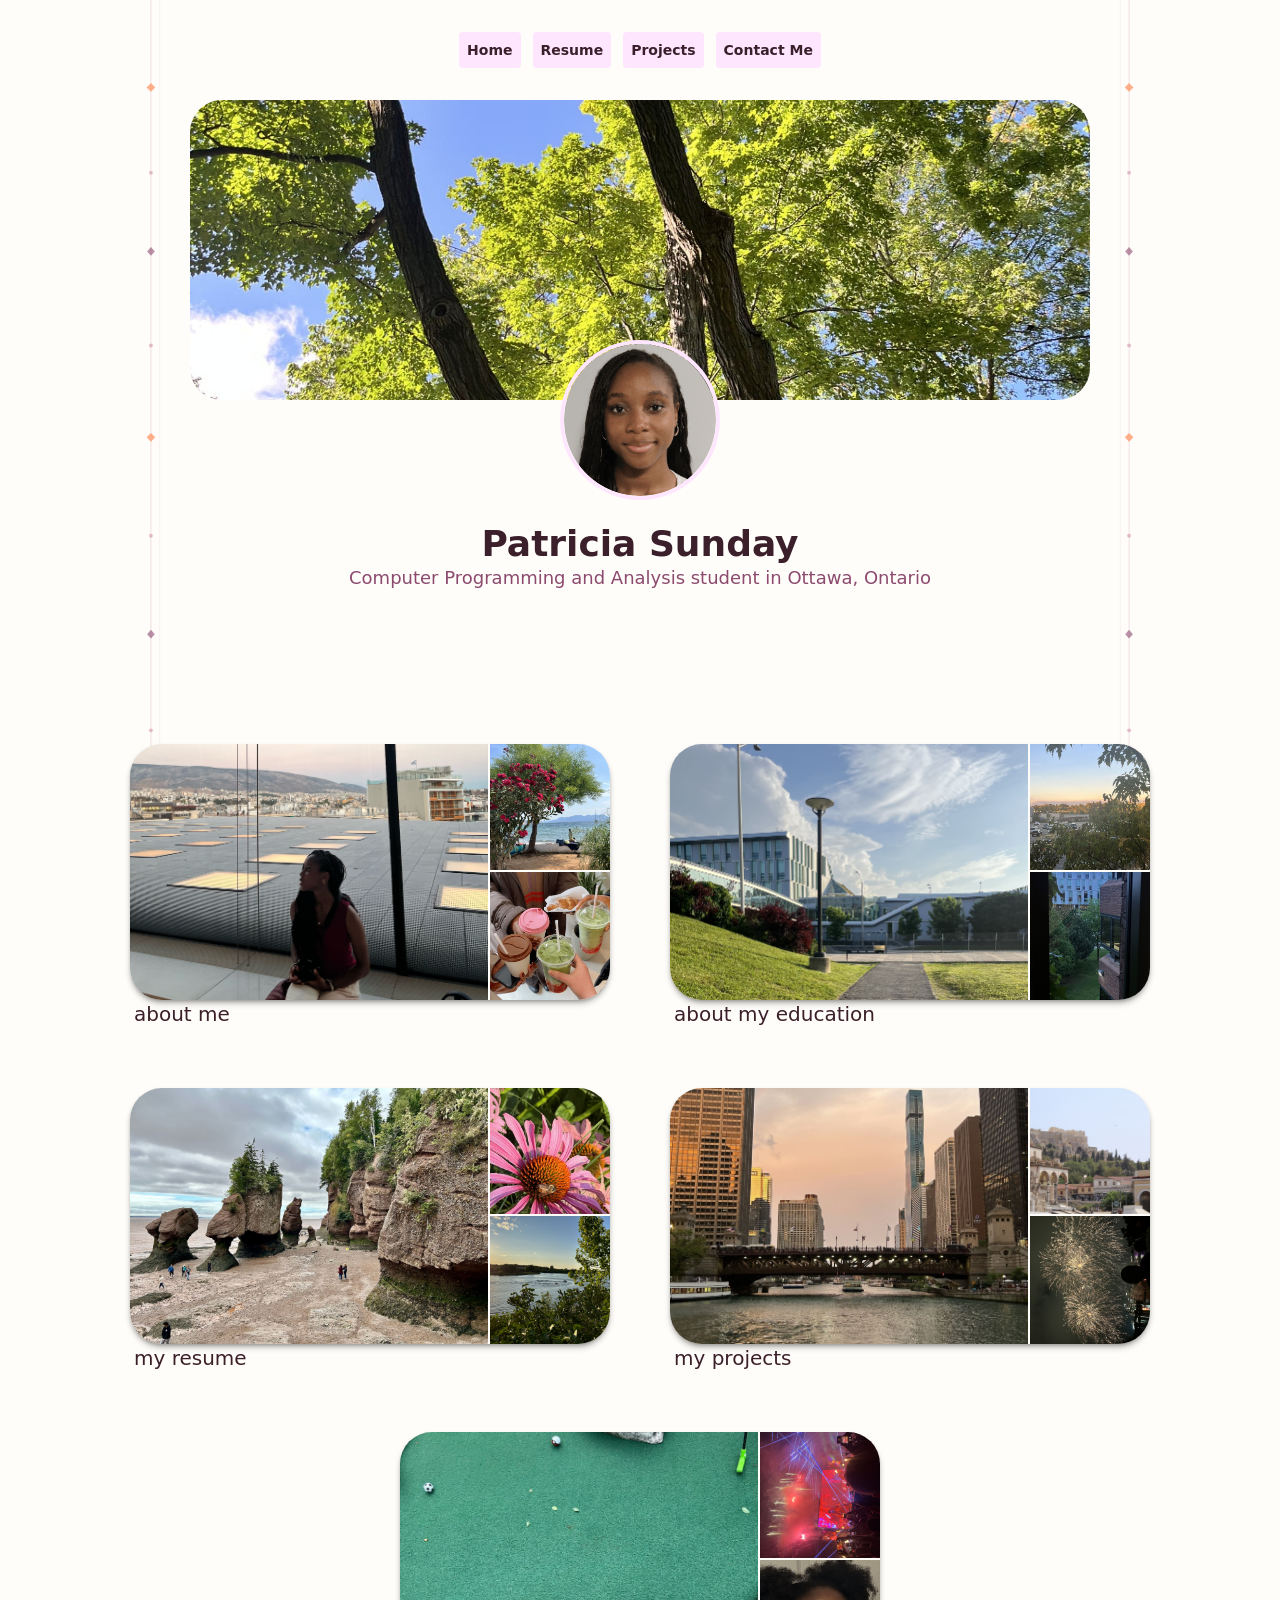
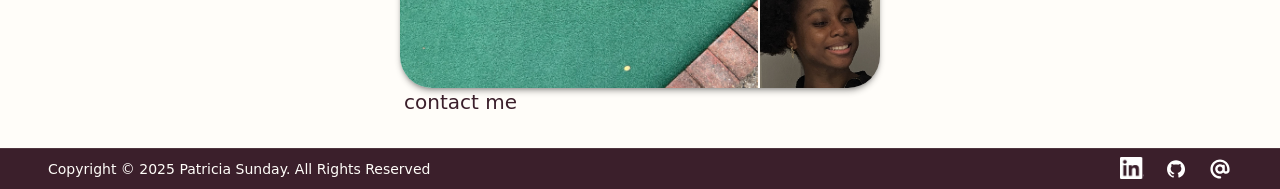
==== commit 77c313ed: "style: create theme SVGs to fill some whitespace Created side rule SVGs to decorate pages a bit. Als" ====
--- a/index.html
+++ b/index.html
@@ -38,7 +38,7 @@
                 <!-- personal info section -->
                 <section>
                     <!--board card-->
-                    <div class="grid grid-cols-4 grid-rows-2 max-w-120 max-h-64 rounded-4xl shadow-md/30 transform hover:-translate-y-1 duration-250 text-sm lg:text-base">
+                    <div class="grid grid-cols-4 grid-rows-2 max-w-120 max-h-64 rounded-4xl shadow-md/30 transform hover:-translate-y-1 duration-250 text-base lg:text-lg">
                         <!--text face of card-->
                         <div class="text-card hidden rounded-l-4xl row-span-2 col-span-3 border-r-2 border-[var(--bg-color)] h-full w-full overflow-y-auto">
                             <ul class="list-disc">
@@ -67,11 +67,11 @@
                 <!-- college info section -->
                 <section>
                     <!--board card-->
-                    <div class="grid grid-cols-4 grid-rows-2 max-w-120 max-h-64 rounded-4xl shadow-md/30 transform hover:-translate-y-1 duration-250 text-sm lg:text-base">
+                    <div class="grid grid-cols-4 grid-rows-2 max-w-120 max-h-64 rounded-4xl shadow-md/30 transform hover:-translate-y-1 duration-250 text-base lg:text-lg">
                         <!--interactive text face-->
                         <div class="text-card hidden rounded-l-4xl row-span-2 col-span-3 border-r-2 border-[var(--bg-color)] h-full w-full overflow-y-auto">
                             <ul class="list-disc">
-                                <li class="list-gap">Currently, in my 4th term at Algonquin College's School of Advanced Technology</li>
+                                <li class="list-gap">Finishing my 2nd year at Algonquin College's School of Advanced Technology</li>
                                 <li class="list-gap">Studying for the 3-year Advanced Diploma in
                                     <a href="https://www.algonquincollege.com/sat/program/computer-programming-and-analysis/" class="font-medium">Computer Programming and Analysis</a>
                                 </li>
@@ -98,7 +98,7 @@
                     <!--resume nav board card links to resume page-->
                     <section>
                         <a href="pages/resume.html">
-                            <div class="grid grid-cols-4 grid-rows-2 max-w-120 max-h-64 rounded-4xl shadow-md/30 transform hover:-translate-y-1 duration-250 text-sm lg:text-base">
+                            <div class="grid grid-cols-4 grid-rows-2 max-w-120 max-h-64 rounded-4xl shadow-md/30 transform hover:-translate-y-1 duration-250 text-base lg:text-lg">
                                 <img src="media/hopewell-rocks.JPG" alt="Hopewell Rocks" class="w-full h-full object-cover row-span-2 col-span-3 rounded-l-4xl border-r-2 border-[var(--bg-color)]">
                                 <img src="media/flower.JPG" alt="Flower" class="w-full h-full object-cover rounded-tr-4xl border-b-2 border-[var(--bg-color)]">
                                 <img src="media/water-spot.jpeg" alt="Water spot" class="w-full h-full object-cover rounded-br-4xl">
@@ -109,7 +109,7 @@
                     <!--projects nav board card links to projects page-->
                     <section>
                         <a href="pages/projects.html">
-                            <div class="grid grid-cols-4 grid-rows-2 max-w-120 max-h-64 rounded-4xl shadow-md/30 transform hover:-translate-y-1 duration-250 text-sm lg:text-base">
+                            <div class="grid grid-cols-4 grid-rows-2 max-w-120 max-h-64 rounded-4xl shadow-md/30 transform hover:-translate-y-1 duration-250 text-base lg:text-lg">
                                 <img src="media/chicago-bridge.jpg" alt="Chicago bridge" class="w-full h-full object-cover row-span-2 col-span-3 rounded-l-4xl border-r-2 border-[var(--bg-color)]">
                                 <img src="media/athens-view.jpg" alt="View of Athens" class="w-full h-full object-cover rounded-tr-4xl border-b-2 border-[var(--bg-color)]">
                                 <img src="media/fireworks.jpeg" alt="Fireworks" class="w-full h-full object-cover rounded-br-4xl">
@@ -121,7 +121,7 @@
                 <!--contact me nav board card links to contact page (centered below)-->
                 <section>
                     <a href="pages/contactme.html">
-                        <div class="grid grid-cols-4 grid-rows-2 max-w-120 max-h-64 rounded-4xl shadow-md/30 transform hover:-translate-y-1 duration-250 text-sm lg:text-base">
+                        <div class="grid grid-cols-4 grid-rows-2 max-w-120 max-h-64 rounded-4xl shadow-md/30 transform hover:-translate-y-1 duration-250 text-base lg:text-lg">
                             <img src="media/mini-golf.JPG" alt="Mini golf" class="w-full h-full object-cover row-span-2 col-span-3 rounded-l-4xl border-r-2 border-[var(--bg-color)]">
                             <img src="media/concert.jpeg" alt="Concert" class="w-full h-full object-cover rounded-tr-4xl border-b-2 border-[var(--bg-color)]">
                             <img src="media/me2.jpeg" alt="Another picture of myself (Patricia)" class="w-full h-full object-cover rounded-br-4xl">
--- a/styles/output.css
+++ b/styles/output.css
@@ -32,7 +32,6 @@
     --font-weight-black: 900;
     --radius-sm: 0.25rem;
     --radius-lg: 0.5rem;
-    --radius-xl: 0.75rem;
     --radius-2xl: 1rem;
     --radius-4xl: 2rem;
     --default-transition-duration: 150ms;
@@ -196,15 +195,9 @@
   .inset-0 {
     inset: calc(var(--spacing) * 0);
   }
-  .top-6 {
-    top: calc(var(--spacing) * 6);
-  }
   .top-60 {
     top: calc(var(--spacing) * 60);
   }
-  .left-1\/2 {
-    left: calc(1/2 * 100%);
-  }
   .z-10 {
     z-index: 10;
   }
@@ -220,6 +213,9 @@
   .mx-8 {
     margin-inline: calc(var(--spacing) * 8);
   }
+  .mx-auto {
+    margin-inline: auto;
+  }
   .mt-8 {
     margin-top: calc(var(--spacing) * 8);
   }
@@ -250,11 +246,14 @@
   .hidden {
     display: none;
   }
+  .h-5 {
+    height: calc(var(--spacing) * 5);
+  }
   .h-10 {
     height: calc(var(--spacing) * 10);
   }
-  .h-56 {
-    height: calc(var(--spacing) * 56);
+  .h-64 {
+    height: calc(var(--spacing) * 64);
   }
   .h-72 {
     height: calc(var(--spacing) * 72);
@@ -277,6 +276,9 @@
   .min-h-full {
     min-height: 100%;
   }
+  .w-5 {
+    width: calc(var(--spacing) * 5);
+  }
   .w-15 {
     width: calc(var(--spacing) * 15);
   }
@@ -304,9 +306,9 @@
   .grow {
     flex-grow: 1;
   }
-  .-translate-x-1\/2 {
-    --tw-translate-x: calc(calc(1/2 * 100%) * -1);
-    translate: var(--tw-translate-x) var(--tw-translate-y);
+  .scale-x-\[-1\] {
+    --tw-scale-x: -1;
+    scale: var(--tw-scale-x) var(--tw-scale-y);
   }
   .transform {
     transform: var(--tw-rotate-x,) var(--tw-rotate-y,) var(--tw-rotate-z,) var(--tw-skew-x,) var(--tw-skew-y,);
@@ -402,9 +404,6 @@
   .rounded-lg {
     border-radius: var(--radius-lg);
   }
-  .rounded-xl {
-    border-radius: var(--radius-xl);
-  }
   .rounded-t-2xl {
     border-top-left-radius: var(--radius-2xl);
     border-top-right-radius: var(--radius-2xl);
@@ -423,13 +422,17 @@
     border-style: var(--tw-border-style);
     border-width: 1px;
   }
+  .border-2 {
+    border-style: var(--tw-border-style);
+    border-width: 2px;
+  }
   .border-4 {
     border-style: var(--tw-border-style);
     border-width: 4px;
   }
-  .border-t-2 {
+  .border-t {
     border-top-style: var(--tw-border-style);
-    border-top-width: 2px;
+    border-top-width: 1px;
   }
   .border-r-2 {
     border-right-style: var(--tw-border-style);
@@ -473,6 +476,15 @@
       border-color: color-mix(in oklab, var(--text-color) 30%, transparent);
     }
   }
+  .border-white\/10 {
+    border-color: color-mix(in srgb, #fff 10%, transparent);
+    @supports (color: color-mix(in lab, red, red)) {
+      border-color: color-mix(in oklab, var(--color-white) 10%, transparent);
+    }
+  }
+  .bg-\[var\(--accent-color\)\] {
+    background-color: var(--accent-color);
+  }
   .bg-\[var\(--bg-color\)\] {
     background-color: var(--bg-color);
   }
@@ -481,6 +493,9 @@
   }
   .bg-\[var\(--primary-contrast\)\] {
     background-color: var(--primary-contrast);
+  }
+  .bg-\[var\(--text-color\)\] {
+    background-color: var(--text-color);
   }
   .bg-black\/40 {
     background-color: color-mix(in srgb, #000 40%, transparent);
@@ -579,6 +594,9 @@
   .font-medium {
     --tw-font-weight: var(--font-weight-medium);
     font-weight: var(--font-weight-medium);
+  }
+  .whitespace-nowrap {
+    white-space: nowrap;
   }
   .text-\[var\(--bg-color\)\] {
     color: var(--bg-color);
@@ -659,10 +677,10 @@
       }
     }
   }
-  .hover\:brightness-125 {
+  .hover\:brightness-105 {
     &:hover {
       @media (hover: hover) {
-        --tw-brightness: brightness(125%);
+        --tw-brightness: brightness(105%);
         filter: var(--tw-blur,) var(--tw-brightness,) var(--tw-contrast,) var(--tw-grayscale,) var(--tw-hue-rotate,) var(--tw-invert,) var(--tw-saturate,) var(--tw-sepia,) var(--tw-drop-shadow,);
       }
     }
@@ -713,15 +731,15 @@
       padding-inline: calc(var(--spacing) * 24);
     }
   }
-  .lg\:text-base {
+  .lg\:text-lg {
     @media (width >= 64rem) {
-      font-size: var(--text-base);
-      line-height: var(--tw-leading, var(--text-base--line-height));
+      font-size: var(--text-lg);
+      line-height: var(--tw-leading, var(--text-lg--line-height));
     }
   }
 }
 .footer-image {
-  width: calc(var(--spacing) * 8);
+  width: calc(var(--spacing) * 6);
 }
 .nav-activity {
   background-color: var(--primary-color);
@@ -753,28 +771,35 @@
 .list-gap {
   margin: calc(var(--spacing) * 2.5);
 }
+body {
+  background-image: url('../media/decal-left.svg'), url('../media/decal-right.svg');
+  background-position: left top, right top;
+  background-repeat: no-repeat, no-repeat;
+  background-attachment: fixed, fixed;
+  background-size: 175px auto, 175px auto;
+}
 :root {
-  --bg-color: white;
+  --bg-color: #FFFDF9;
   --text-color: #3B1F2B;
   --subtitle-color: #8C4A6E;
-  --primary-color: #FFE6F0;
-  --primary-contrast: #FF6F91;
-  --accent-color: #FFD166;
-}
-@property --tw-translate-x {
-  syntax: "*";
-  inherits: false;
-  initial-value: 0;
-}
-@property --tw-translate-y {
-  syntax: "*";
-  inherits: false;
-  initial-value: 0;
-}
-@property --tw-translate-z {
-  syntax: "*";
-  inherits: false;
-  initial-value: 0;
+  --primary-color: #FFE6FF;
+  --primary-contrast: #FF8ECE;
+  --accent-color: #FF9A6C;
+}
+@property --tw-scale-x {
+  syntax: "*";
+  inherits: false;
+  initial-value: 1;
+}
+@property --tw-scale-y {
+  syntax: "*";
+  inherits: false;
+  initial-value: 1;
+}
+@property --tw-scale-z {
+  syntax: "*";
+  inherits: false;
+  initial-value: 1;
 }
 @property --tw-rotate-x {
   syntax: "*";
@@ -879,20 +904,20 @@
   syntax: "*";
   inherits: false;
 }
-@property --tw-scale-x {
-  syntax: "*";
-  inherits: false;
-  initial-value: 1;
-}
-@property --tw-scale-y {
-  syntax: "*";
-  inherits: false;
-  initial-value: 1;
-}
-@property --tw-scale-z {
-  syntax: "*";
-  inherits: false;
-  initial-value: 1;
+@property --tw-translate-x {
+  syntax: "*";
+  inherits: false;
+  initial-value: 0;
+}
+@property --tw-translate-y {
+  syntax: "*";
+  inherits: false;
+  initial-value: 0;
+}
+@property --tw-translate-z {
+  syntax: "*";
+  inherits: false;
+  initial-value: 0;
 }
 @property --tw-blur {
   syntax: "*";
@@ -959,9 +984,9 @@
 @layer properties {
   @supports ((-webkit-hyphens: none) and (not (margin-trim: inline))) or ((-moz-orient: inline) and (not (color:rgb(from red r g b)))) {
     *, ::before, ::after, ::backdrop {
-      --tw-translate-x: 0;
-      --tw-translate-y: 0;
-      --tw-translate-z: 0;
+      --tw-scale-x: 1;
+      --tw-scale-y: 1;
+      --tw-scale-z: 1;
       --tw-rotate-x: initial;
       --tw-rotate-y: initial;
       --tw-rotate-z: initial;
@@ -985,9 +1010,9 @@
       --tw-ring-offset-color: #fff;
       --tw-ring-offset-shadow: 0 0 #0000;
       --tw-duration: initial;
-      --tw-scale-x: 1;
-      --tw-scale-y: 1;
-      --tw-scale-z: 1;
+      --tw-translate-x: 0;
+      --tw-translate-y: 0;
+      --tw-translate-z: 0;
       --tw-blur: initial;
       --tw-brightness: initial;
       --tw-contrast: initial;
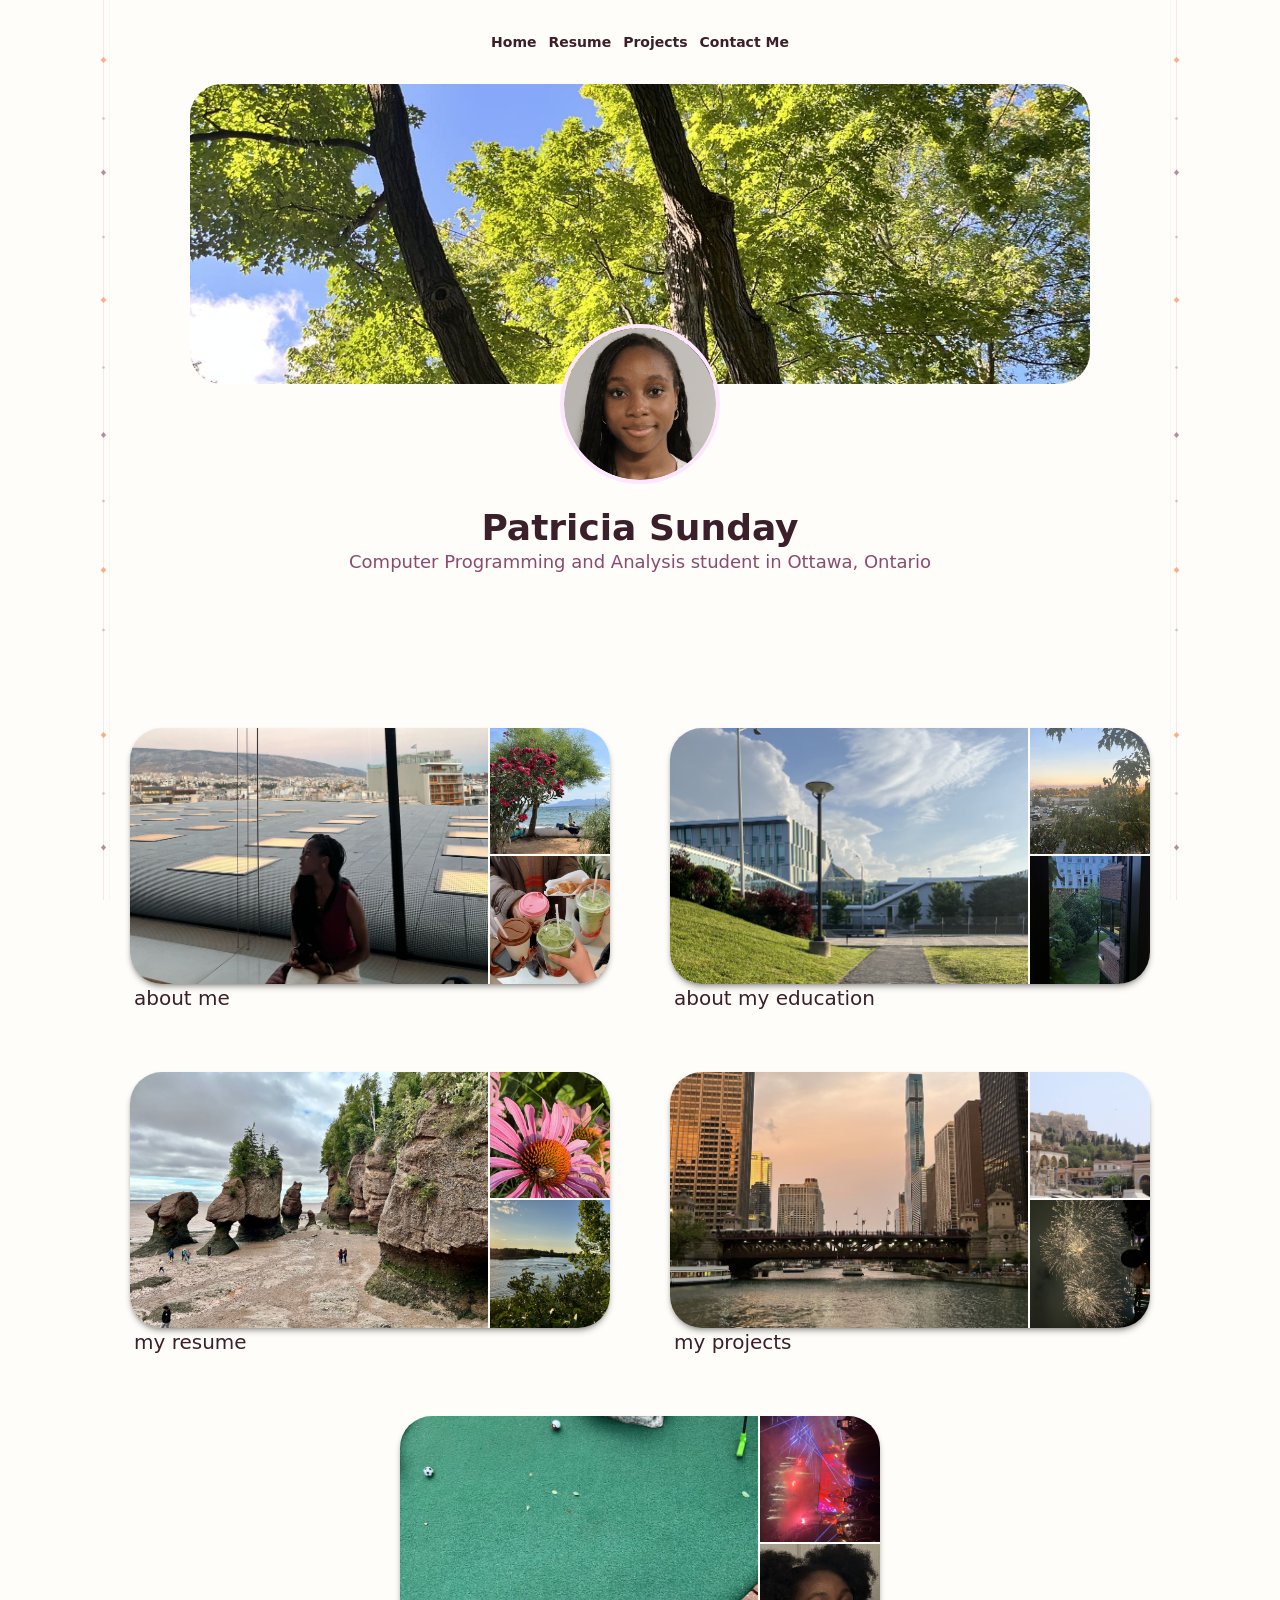
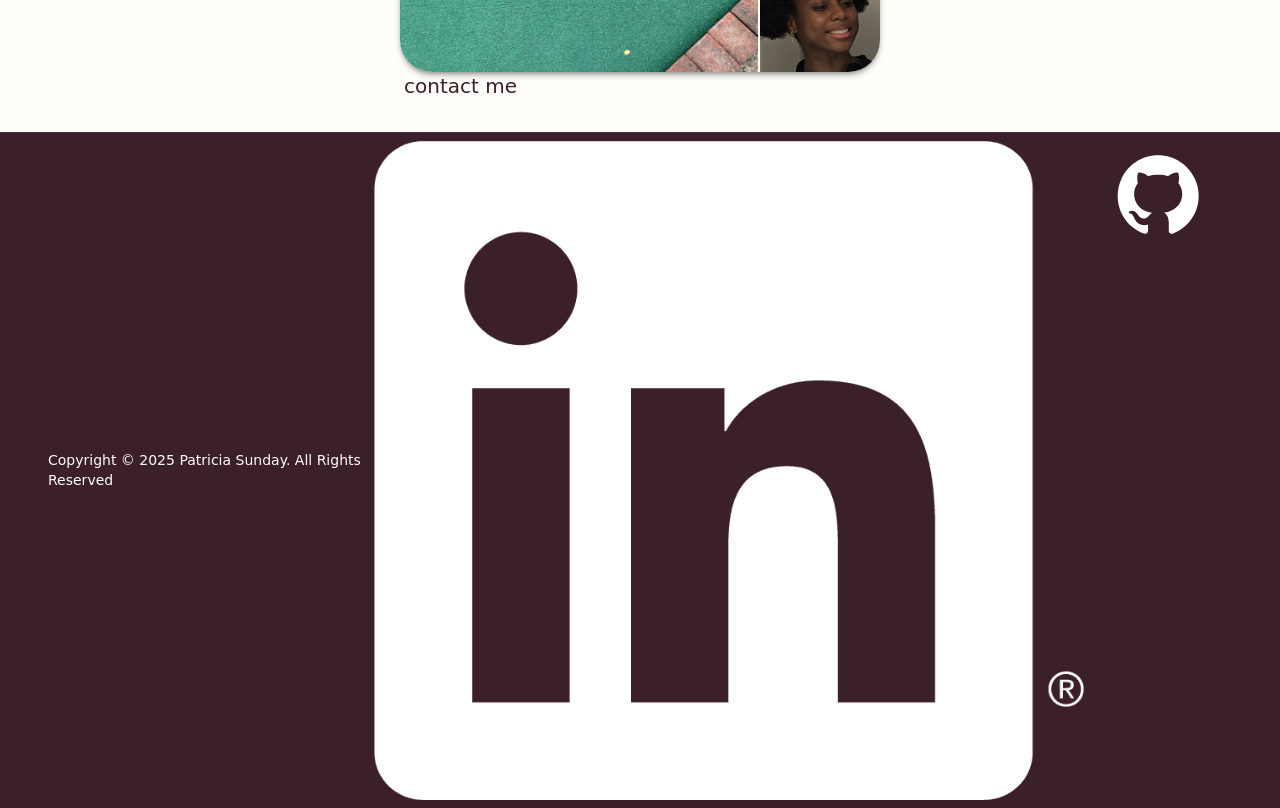
==== commit fe71f662: "style: fix decal placements for smaller viewports Also removed unused CSS class styles" ====
--- a/index.html
+++ b/index.html
@@ -18,7 +18,7 @@
         <script src="scripts/flip-card.js" defer></script>
     </head>
     <!--using h-full and flex-col so <main> can grow to push footer to bottom of page, regardless of <body> content-->
-    <body class="h-full flex flex-col bg-[var(--bg-color)] text-[var(--text-color)]">
+    <body class="h-full flex flex-col bg-[var(--bg-color)] text-[var(--text-color)] decal-narrow">
         <header class="flex flex-col items-center mt-8 gap-8 mb-30 mx-8">
                 <div id="nav-placeholder"></div> <!--see components.js for injected html-->
                 <!--profile header image group-->
--- a/styles/output.css
+++ b/styles/output.css
@@ -738,29 +738,6 @@
     }
   }
 }
-.footer-image {
-  width: calc(var(--spacing) * 6);
-}
-.nav-activity {
-  background-color: var(--primary-color);
-  padding: calc(var(--spacing) * 2);
-  border-radius: var(--radius-sm);
-  &:hover {
-    @media (hover: hover) {
-      background-color: var(--primary-contrast);
-    }
-  }
-  &:hover {
-    @media (hover: hover) {
-      color: var(--bg-color);
-    }
-  }
-  &:hover {
-    @media (hover: hover) {
-      text-shadow: 0px 1px 2px var(--tw-text-shadow-color, rgb(0 0 0 / 0.1)), 0px 3px 2px var(--tw-text-shadow-color, rgb(0 0 0 / 0.1)), 0px 4px 8px var(--tw-text-shadow-color, rgb(0 0 0 / 0.1));
-    }
-  }
-}
 .input-flex {
   display: flex;
   flex-direction: column;
@@ -774,9 +751,23 @@
 body {
   background-image: url('../media/decal-left.svg'), url('../media/decal-right.svg');
   background-position: left top, right top;
-  background-repeat: no-repeat, no-repeat;
-  background-attachment: fixed, fixed;
-  background-size: 175px auto, 175px auto;
+  background-repeat: repeat-y, repeat-y;
+  background-attachment: scroll, scroll;
+  background-size: 120px auto, 120px auto;
+}
+@media (min-width: 1024px) {
+  body {
+    background-attachment: fixed, fixed;
+    background-size: 175px auto, 175px auto;
+  }
+}
+body.decal-narrow {
+  background-size: 80px auto, 80px auto;
+}
+@media (min-width: 1024px) {
+  body.decal-narrow {
+    background-size: 120px auto, 120px auto;
+  }
 }
 :root {
   --bg-color: #FFFDF9;
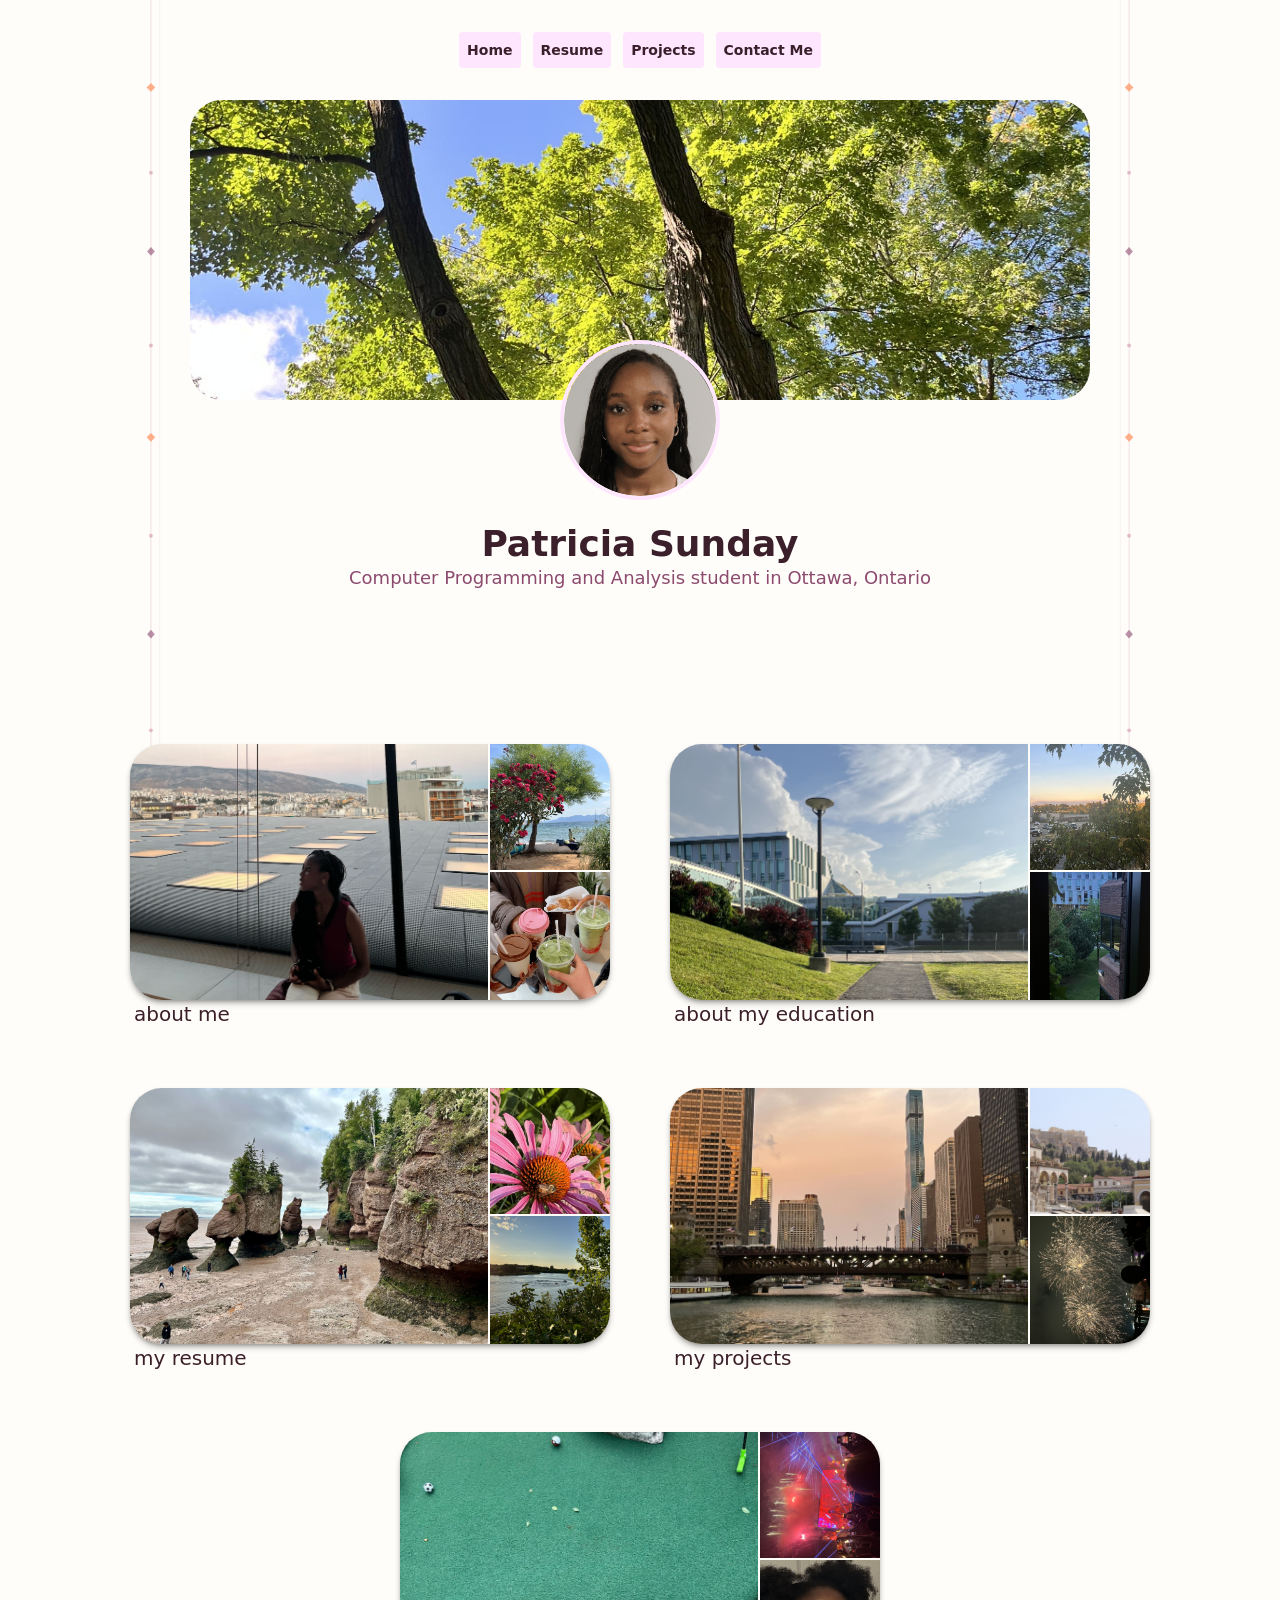
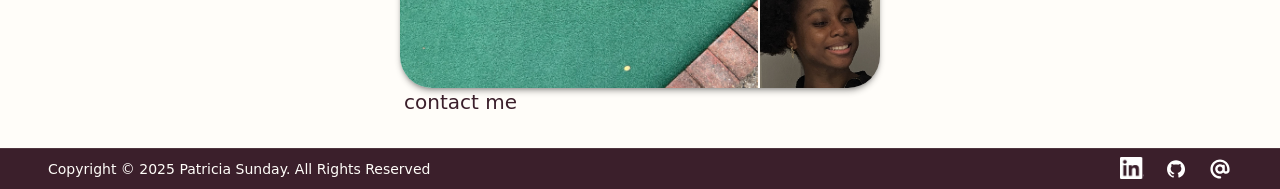
==== commit 4c15128d: "Revert "style: fix decal placements for smaller viewports"" ====
--- a/index.html
+++ b/index.html
@@ -18,7 +18,7 @@
         <script src="scripts/flip-card.js" defer></script>
     </head>
     <!--using h-full and flex-col so <main> can grow to push footer to bottom of page, regardless of <body> content-->
-    <body class="h-full flex flex-col bg-[var(--bg-color)] text-[var(--text-color)] decal-narrow">
+    <body class="h-full flex flex-col bg-[var(--bg-color)] text-[var(--text-color)]">
         <header class="flex flex-col items-center mt-8 gap-8 mb-30 mx-8">
                 <div id="nav-placeholder"></div> <!--see components.js for injected html-->
                 <!--profile header image group-->
--- a/styles/output.css
+++ b/styles/output.css
@@ -738,6 +738,29 @@
     }
   }
 }
+.footer-image {
+  width: calc(var(--spacing) * 6);
+}
+.nav-activity {
+  background-color: var(--primary-color);
+  padding: calc(var(--spacing) * 2);
+  border-radius: var(--radius-sm);
+  &:hover {
+    @media (hover: hover) {
+      background-color: var(--primary-contrast);
+    }
+  }
+  &:hover {
+    @media (hover: hover) {
+      color: var(--bg-color);
+    }
+  }
+  &:hover {
+    @media (hover: hover) {
+      text-shadow: 0px 1px 2px var(--tw-text-shadow-color, rgb(0 0 0 / 0.1)), 0px 3px 2px var(--tw-text-shadow-color, rgb(0 0 0 / 0.1)), 0px 4px 8px var(--tw-text-shadow-color, rgb(0 0 0 / 0.1));
+    }
+  }
+}
 .input-flex {
   display: flex;
   flex-direction: column;
@@ -751,23 +774,9 @@
 body {
   background-image: url('../media/decal-left.svg'), url('../media/decal-right.svg');
   background-position: left top, right top;
-  background-repeat: repeat-y, repeat-y;
-  background-attachment: scroll, scroll;
-  background-size: 120px auto, 120px auto;
-}
-@media (min-width: 1024px) {
-  body {
-    background-attachment: fixed, fixed;
-    background-size: 175px auto, 175px auto;
-  }
-}
-body.decal-narrow {
-  background-size: 80px auto, 80px auto;
-}
-@media (min-width: 1024px) {
-  body.decal-narrow {
-    background-size: 120px auto, 120px auto;
-  }
+  background-repeat: no-repeat, no-repeat;
+  background-attachment: fixed, fixed;
+  background-size: 175px auto, 175px auto;
 }
 :root {
   --bg-color: #FFFDF9;
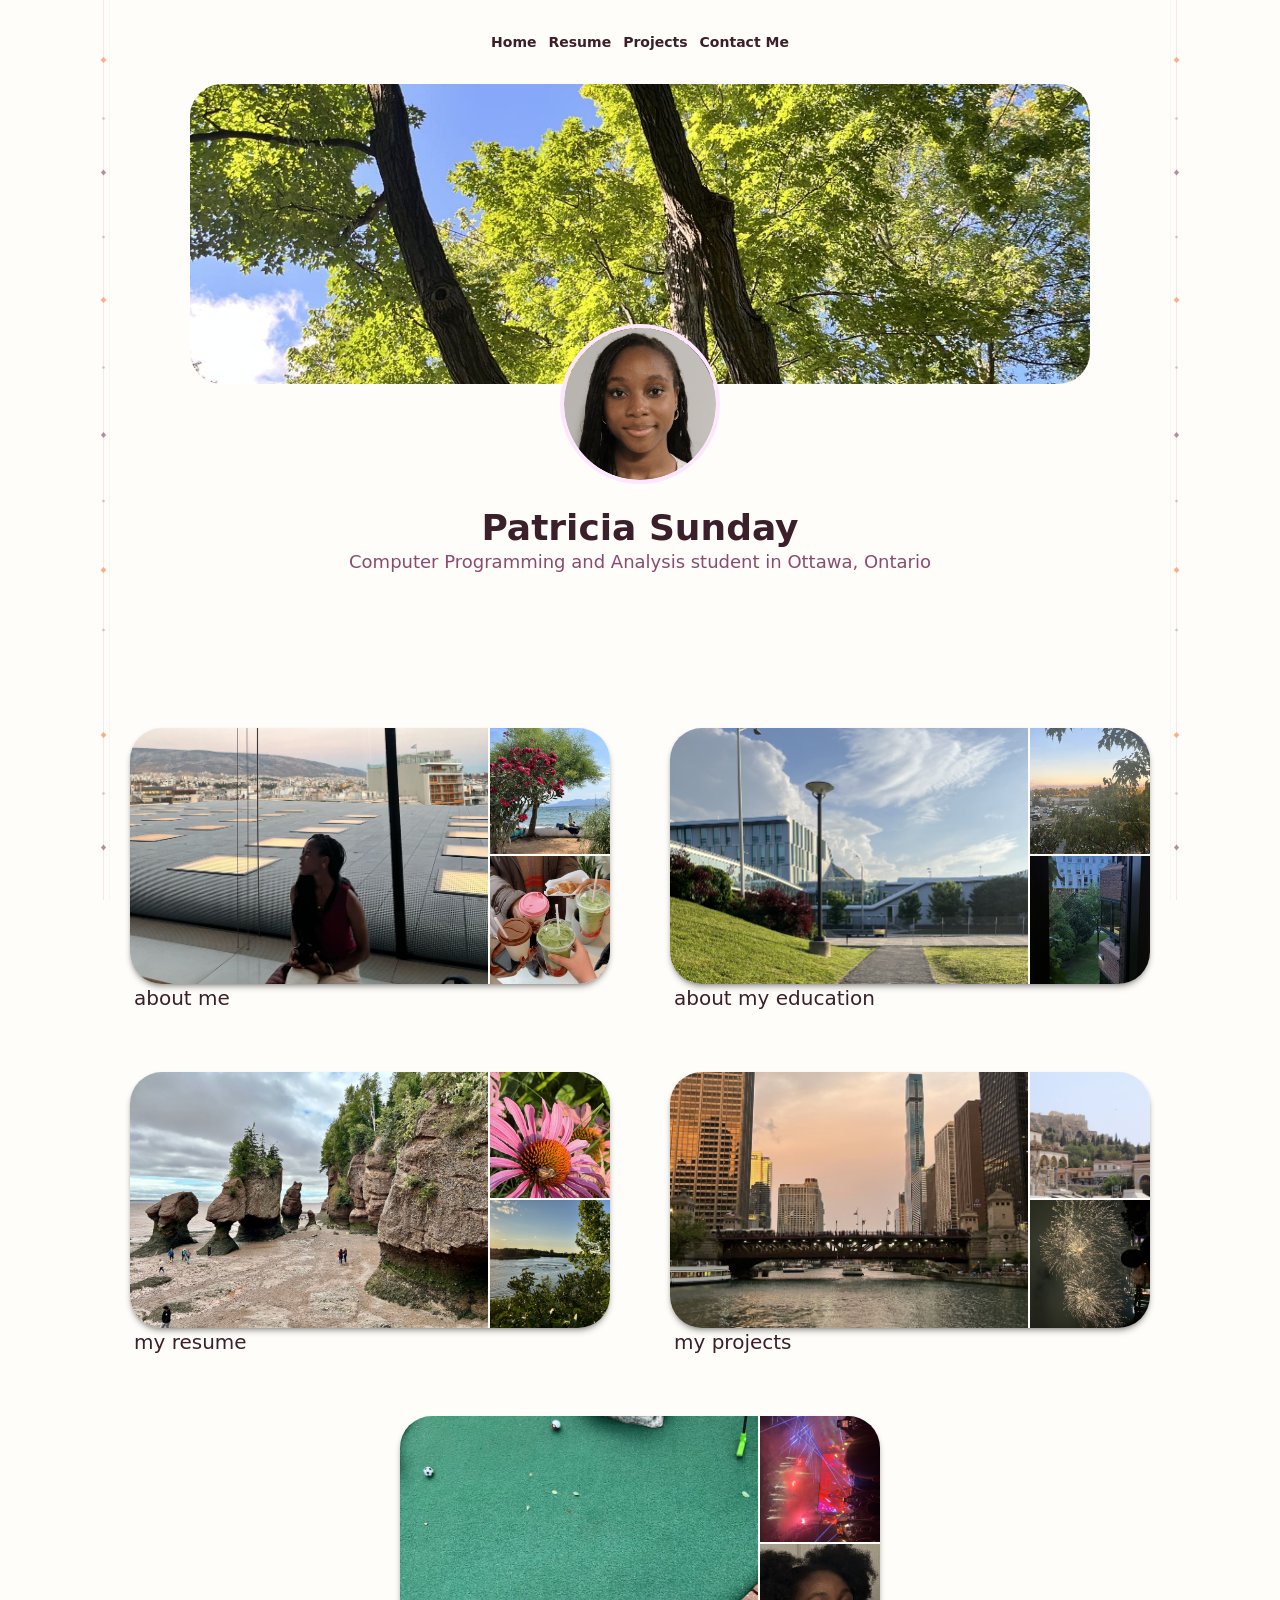
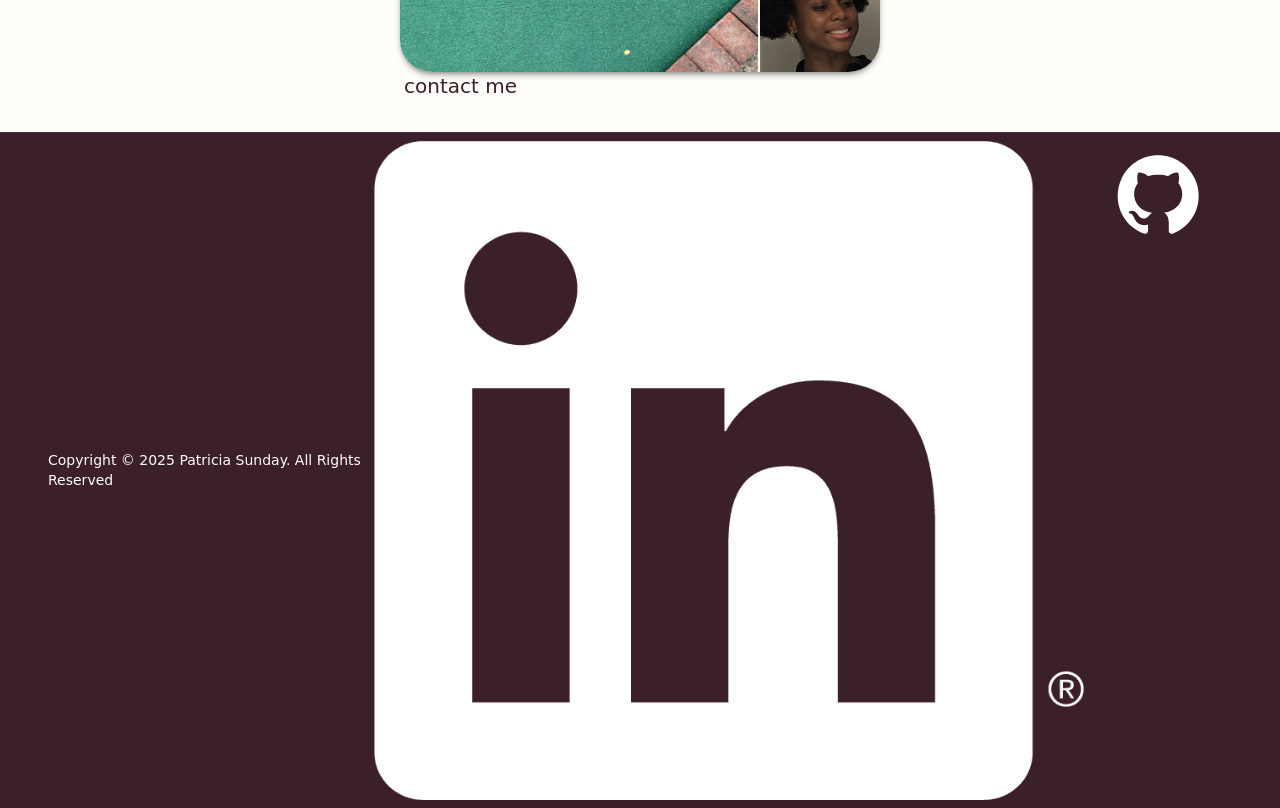
==== commit 4d7991f2: "style: fix decal placements for smaller viewports Also removed unused CSS class styles" ====
--- a/index.html
+++ b/index.html
@@ -18,7 +18,7 @@
         <script src="scripts/flip-card.js" defer></script>
     </head>
     <!--using h-full and flex-col so <main> can grow to push footer to bottom of page, regardless of <body> content-->
-    <body class="h-full flex flex-col bg-[var(--bg-color)] text-[var(--text-color)]">
+    <body class="h-full flex flex-col bg-[var(--bg-color)] text-[var(--text-color)] decal-narrow">
         <header class="flex flex-col items-center mt-8 gap-8 mb-30 mx-8">
                 <div id="nav-placeholder"></div> <!--see components.js for injected html-->
                 <!--profile header image group-->
--- a/styles/output.css
+++ b/styles/output.css
@@ -738,29 +738,6 @@
     }
   }
 }
-.footer-image {
-  width: calc(var(--spacing) * 6);
-}
-.nav-activity {
-  background-color: var(--primary-color);
-  padding: calc(var(--spacing) * 2);
-  border-radius: var(--radius-sm);
-  &:hover {
-    @media (hover: hover) {
-      background-color: var(--primary-contrast);
-    }
-  }
-  &:hover {
-    @media (hover: hover) {
-      color: var(--bg-color);
-    }
-  }
-  &:hover {
-    @media (hover: hover) {
-      text-shadow: 0px 1px 2px var(--tw-text-shadow-color, rgb(0 0 0 / 0.1)), 0px 3px 2px var(--tw-text-shadow-color, rgb(0 0 0 / 0.1)), 0px 4px 8px var(--tw-text-shadow-color, rgb(0 0 0 / 0.1));
-    }
-  }
-}
 .input-flex {
   display: flex;
   flex-direction: column;
@@ -774,9 +751,23 @@
 body {
   background-image: url('../media/decal-left.svg'), url('../media/decal-right.svg');
   background-position: left top, right top;
-  background-repeat: no-repeat, no-repeat;
-  background-attachment: fixed, fixed;
-  background-size: 175px auto, 175px auto;
+  background-repeat: repeat-y, repeat-y;
+  background-attachment: scroll, scroll;
+  background-size: 120px auto, 120px auto;
+}
+@media (min-width: 1024px) {
+  body {
+    background-attachment: fixed, fixed;
+    background-size: 175px auto, 175px auto;
+  }
+}
+body.decal-narrow {
+  background-size: 80px auto, 80px auto;
+}
+@media (min-width: 1024px) {
+  body.decal-narrow {
+    background-size: 120px auto, 120px auto;
+  }
 }
 :root {
   --bg-color: #FFFDF9;
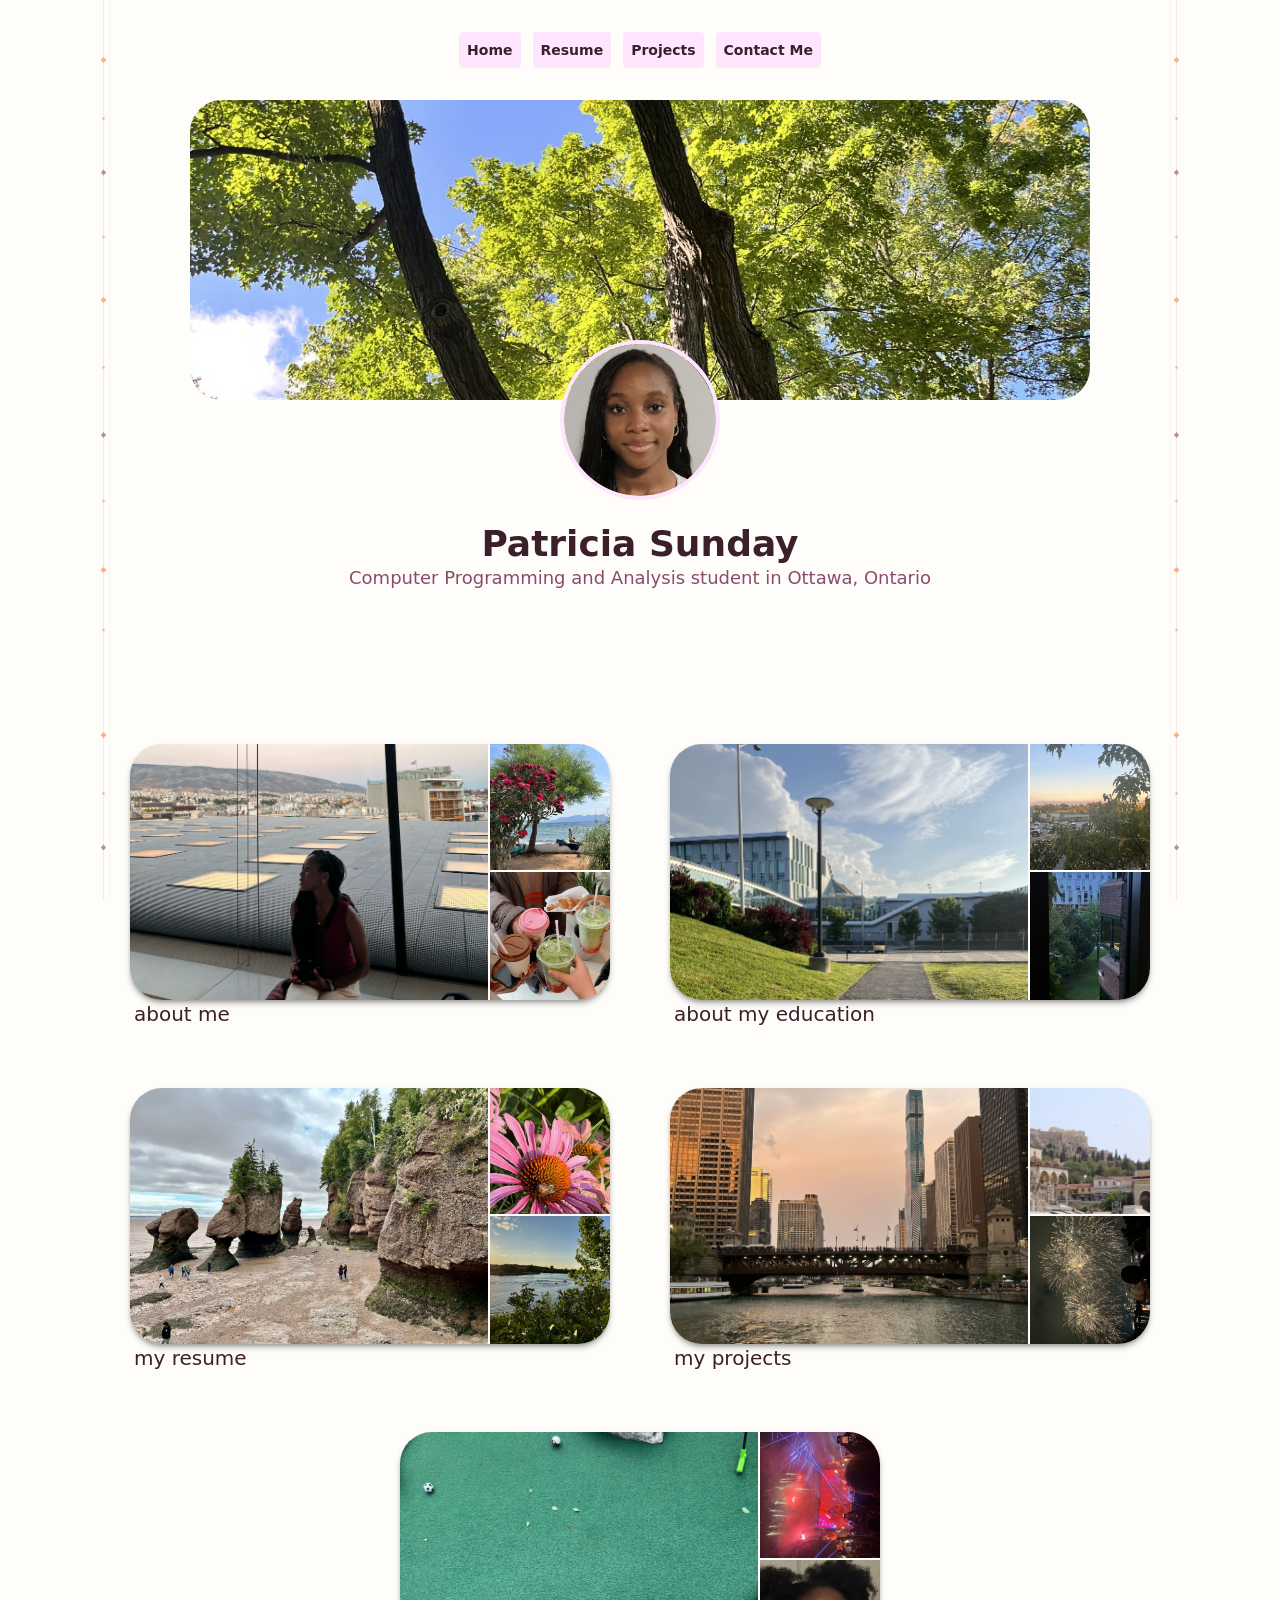
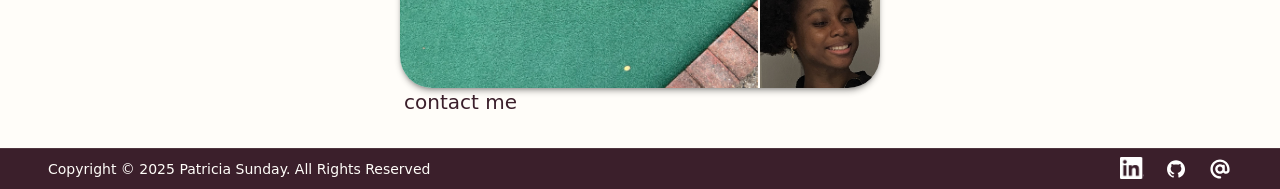
==== commit a5530152: "docs: update resume & homepage content" ====
--- a/index.html
+++ b/index.html
@@ -38,16 +38,16 @@
                 <!-- personal info section -->
                 <section>
                     <!--board card-->
-                    <div class="grid grid-cols-4 grid-rows-2 max-w-120 max-h-64 rounded-4xl shadow-md/30 transform hover:-translate-y-1 duration-250 text-base lg:text-lg">
+                    <div class="grid grid-cols-4 grid-rows-2 max-w-120 max-h-64 rounded-4xl shadow-md/30 transform hover:-translate-y-1 duration-250 text-base">
                         <!--text face of card-->
                         <div class="text-card hidden rounded-l-4xl row-span-2 col-span-3 border-r-2 border-[var(--bg-color)] h-full w-full overflow-y-auto">
                             <ul class="list-disc">
-                                <li class="list-gap">I'm a programming student and aspiring full-stack developer</li>
-                                <li class="list-gap">Currently, I'm studying enterprise app dev, advance database topics in Oracle, and self-learning Golang to expand my experience in web app dev technologies</li>
+                                <li class="list-gap">I'm a programming student and full-stack developer</li>
+                                <li class="list-gap">Recently, I've studied <i>enterprise app development</i>, <i>advanced database topics using Oracle</i>, and <i>golang</i> to expand my experience in web app dev technologies</li>
                                 <li class="list-gap">
                                     In my free time, I'm likely to be found...
                                     <ul class="list-[circle] pl-5">
-                                        <li class="list-gap">Reading, doing sudoku, sewing, playing sports or some other tactile activity</li>
+                                        <li class="list-gap">Reading, running, doing sudoku, sewing, playing sports or some other tactile activity</li>
                                         <li class="list-gap">Enjoying volunteer work</li>
                                         <li class="list-gap">Rewatching my favourite comedies or Marvel movies</li>
                                         <li class="list-gap">Binging shows with family</li>
@@ -67,17 +67,15 @@
                 <!-- college info section -->
                 <section>
                     <!--board card-->
-                    <div class="grid grid-cols-4 grid-rows-2 max-w-120 max-h-64 rounded-4xl shadow-md/30 transform hover:-translate-y-1 duration-250 text-base lg:text-lg">
+                    <div class="grid grid-cols-4 grid-rows-2 max-w-120 max-h-64 rounded-4xl shadow-md/30 transform hover:-translate-y-1 duration-250 text-base">
                         <!--interactive text face-->
                         <div class="text-card hidden rounded-l-4xl row-span-2 col-span-3 border-r-2 border-[var(--bg-color)] h-full w-full overflow-y-auto">
                             <ul class="list-disc">
-                                <li class="list-gap">Finishing my 2nd year at Algonquin College's School of Advanced Technology</li>
+                                <li class="list-gap">Finished my 2nd year at Algonquin College's School of Advanced Technology</li>
                                 <li class="list-gap">Studying for the 3-year Advanced Diploma in
                                     <a href="https://www.algonquincollege.com/sat/program/computer-programming-and-analysis/" class="font-medium">Computer Programming and Analysis</a>
                                 </li>
                                 <li class="list-gap">My studying began in September 2024</li>
-                                <li class="list-gap">Some languages I work in: Java, Python, Dart, Go, SQL, HTML/CSS, PHP, JavaScript</li>
-                                <li class="list-gap">Some practiced skills: </li>
                                 <li class="list-gap">
                                     For more details about my coursework, visit the
                                     <a href="pages/resume.html" class="font-medium">Resume page</a>
@@ -98,7 +96,7 @@
                     <!--resume nav board card links to resume page-->
                     <section>
                         <a href="pages/resume.html">
-                            <div class="grid grid-cols-4 grid-rows-2 max-w-120 max-h-64 rounded-4xl shadow-md/30 transform hover:-translate-y-1 duration-250 text-base lg:text-lg">
+                            <div class="grid grid-cols-4 grid-rows-2 max-w-120 max-h-64 rounded-4xl shadow-md/30 transform hover:-translate-y-1 duration-250">
                                 <img src="media/hopewell-rocks.JPG" alt="Hopewell Rocks" class="w-full h-full object-cover row-span-2 col-span-3 rounded-l-4xl border-r-2 border-[var(--bg-color)]">
                                 <img src="media/flower.JPG" alt="Flower" class="w-full h-full object-cover rounded-tr-4xl border-b-2 border-[var(--bg-color)]">
                                 <img src="media/water-spot.jpeg" alt="Water spot" class="w-full h-full object-cover rounded-br-4xl">
@@ -109,7 +107,7 @@
                     <!--projects nav board card links to projects page-->
                     <section>
                         <a href="pages/projects.html">
-                            <div class="grid grid-cols-4 grid-rows-2 max-w-120 max-h-64 rounded-4xl shadow-md/30 transform hover:-translate-y-1 duration-250 text-base lg:text-lg">
+                            <div class="grid grid-cols-4 grid-rows-2 max-w-120 max-h-64 rounded-4xl shadow-md/30 transform hover:-translate-y-1 duration-250">
                                 <img src="media/chicago-bridge.jpg" alt="Chicago bridge" class="w-full h-full object-cover row-span-2 col-span-3 rounded-l-4xl border-r-2 border-[var(--bg-color)]">
                                 <img src="media/athens-view.jpg" alt="View of Athens" class="w-full h-full object-cover rounded-tr-4xl border-b-2 border-[var(--bg-color)]">
                                 <img src="media/fireworks.jpeg" alt="Fireworks" class="w-full h-full object-cover rounded-br-4xl">
@@ -121,7 +119,7 @@
                 <!--contact me nav board card links to contact page (centered below)-->
                 <section>
                     <a href="pages/contactme.html">
-                        <div class="grid grid-cols-4 grid-rows-2 max-w-120 max-h-64 rounded-4xl shadow-md/30 transform hover:-translate-y-1 duration-250 text-base lg:text-lg">
+                        <div class="grid grid-cols-4 grid-rows-2 max-w-120 max-h-64 rounded-4xl shadow-md/30 transform hover:-translate-y-1 duration-250">
                             <img src="media/mini-golf.JPG" alt="Mini golf" class="w-full h-full object-cover row-span-2 col-span-3 rounded-l-4xl border-r-2 border-[var(--bg-color)]">
                             <img src="media/concert.jpeg" alt="Concert" class="w-full h-full object-cover rounded-tr-4xl border-b-2 border-[var(--bg-color)]">
                             <img src="media/me2.jpeg" alt="Another picture of myself (Patricia)" class="w-full h-full object-cover rounded-br-4xl">
--- a/styles/output.css
+++ b/styles/output.css
@@ -735,6 +735,29 @@
     @media (width >= 64rem) {
       font-size: var(--text-lg);
       line-height: var(--tw-leading, var(--text-lg--line-height));
+    }
+  }
+}
+.footer-image {
+  width: calc(var(--spacing) * 6);
+}
+.nav-activity {
+  background-color: var(--primary-color);
+  padding: calc(var(--spacing) * 2);
+  border-radius: var(--radius-sm);
+  &:hover {
+    @media (hover: hover) {
+      background-color: var(--primary-contrast);
+    }
+  }
+  &:hover {
+    @media (hover: hover) {
+      color: var(--bg-color);
+    }
+  }
+  &:hover {
+    @media (hover: hover) {
+      text-shadow: 0px 1px 2px var(--tw-text-shadow-color, rgb(0 0 0 / 0.1)), 0px 3px 2px var(--tw-text-shadow-color, rgb(0 0 0 / 0.1)), 0px 4px 8px var(--tw-text-shadow-color, rgb(0 0 0 / 0.1));
     }
   }
 }
